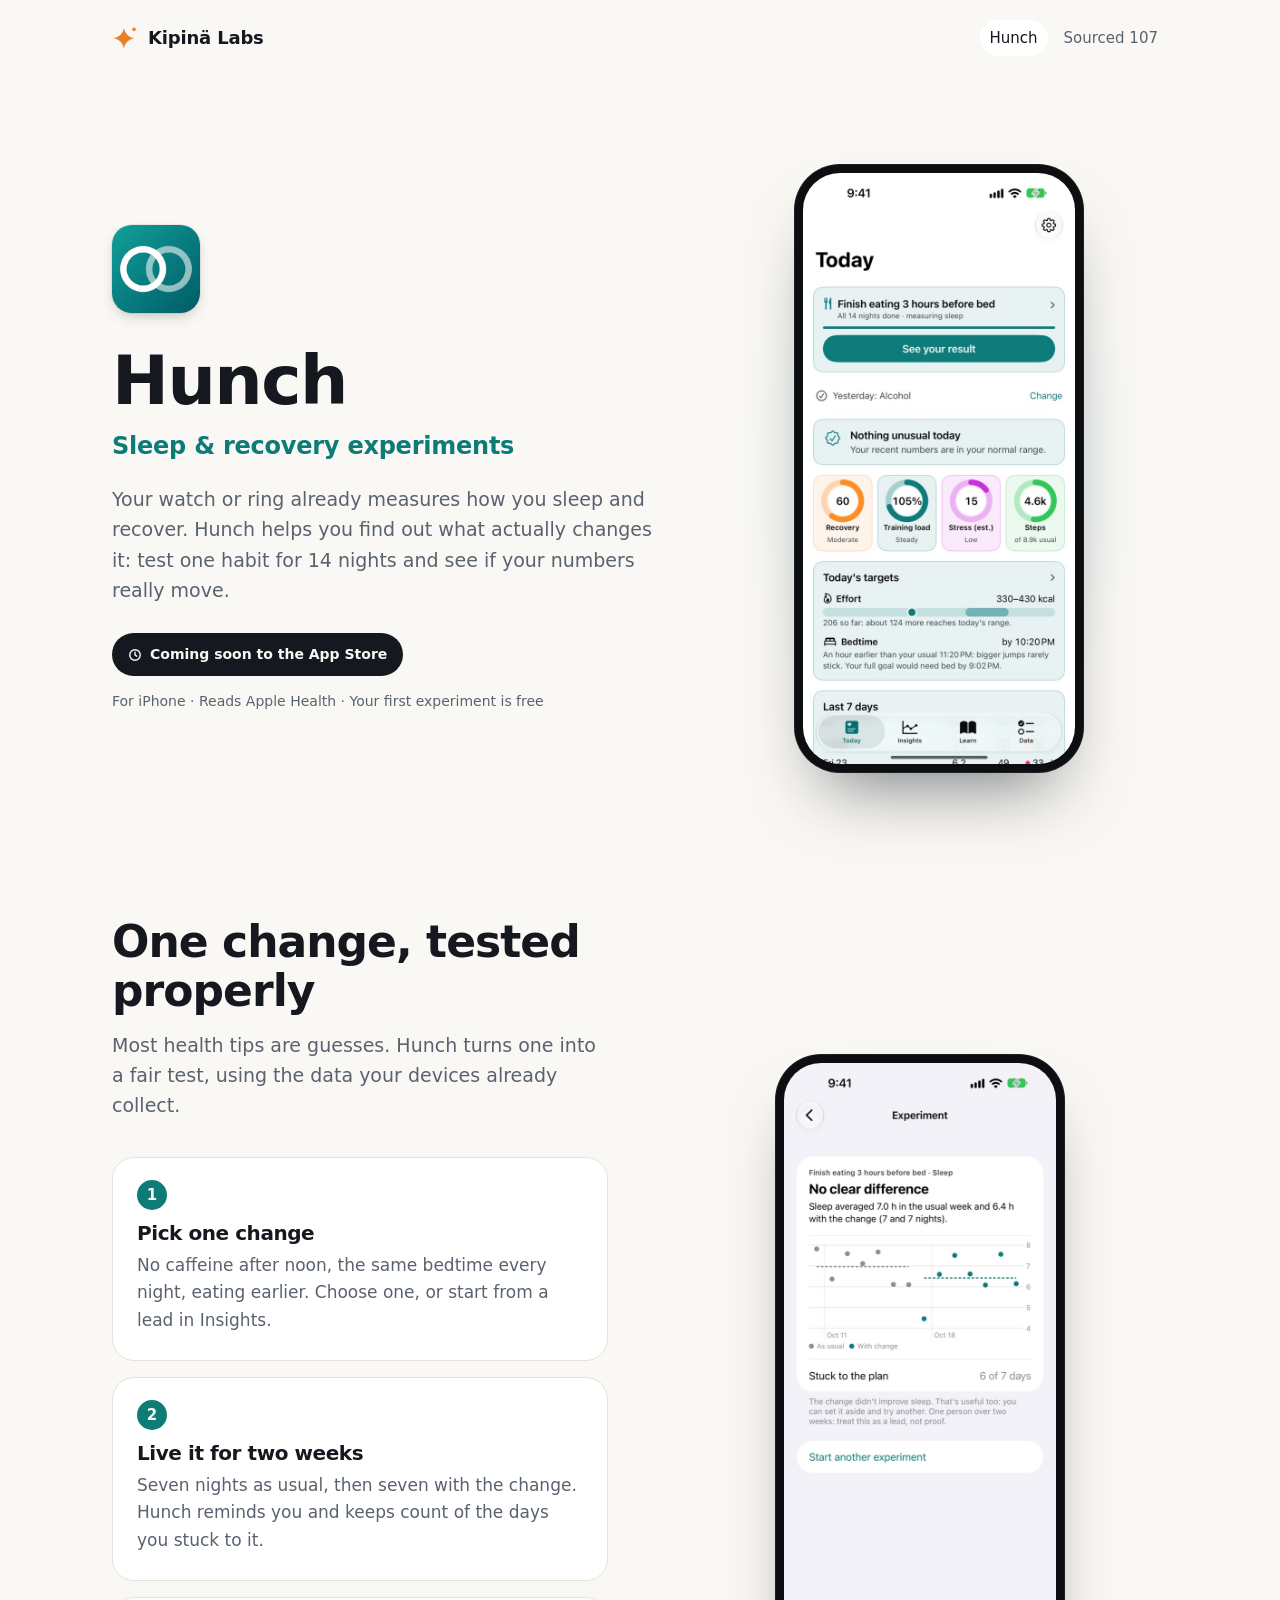
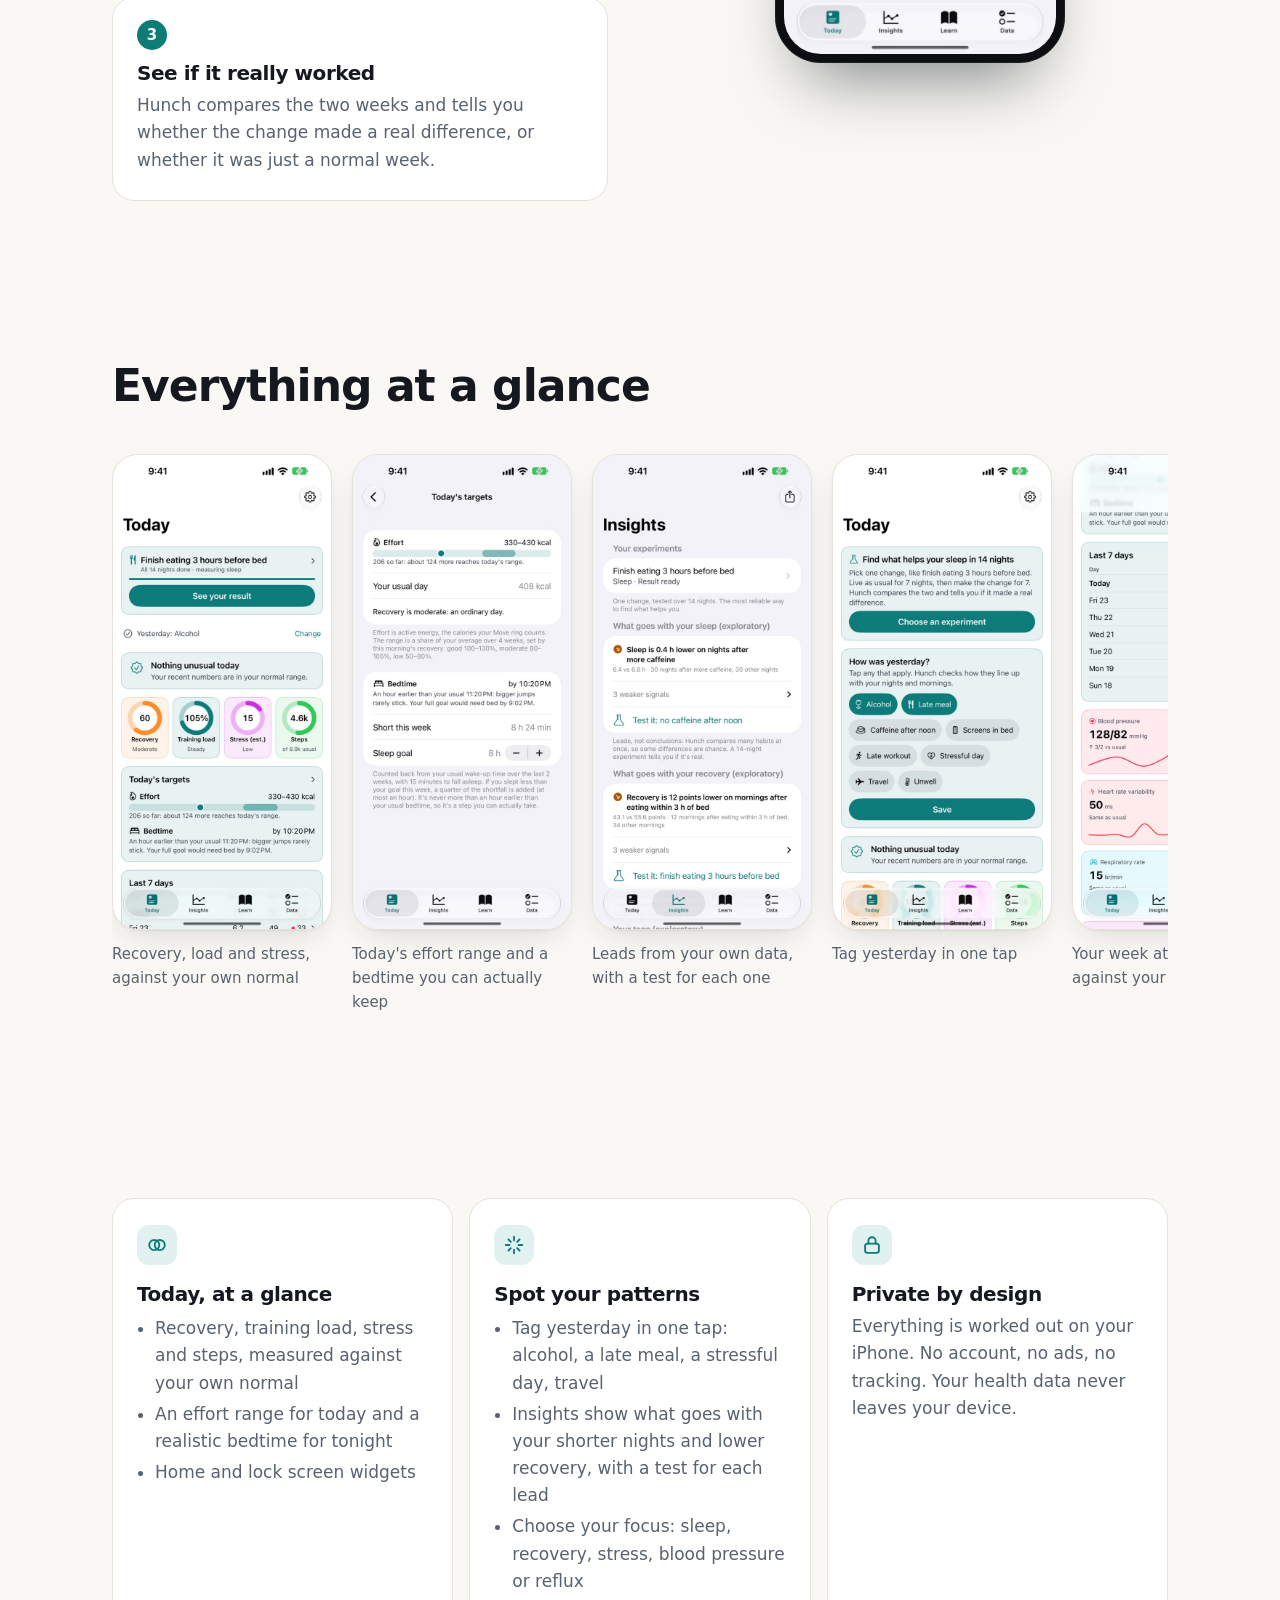
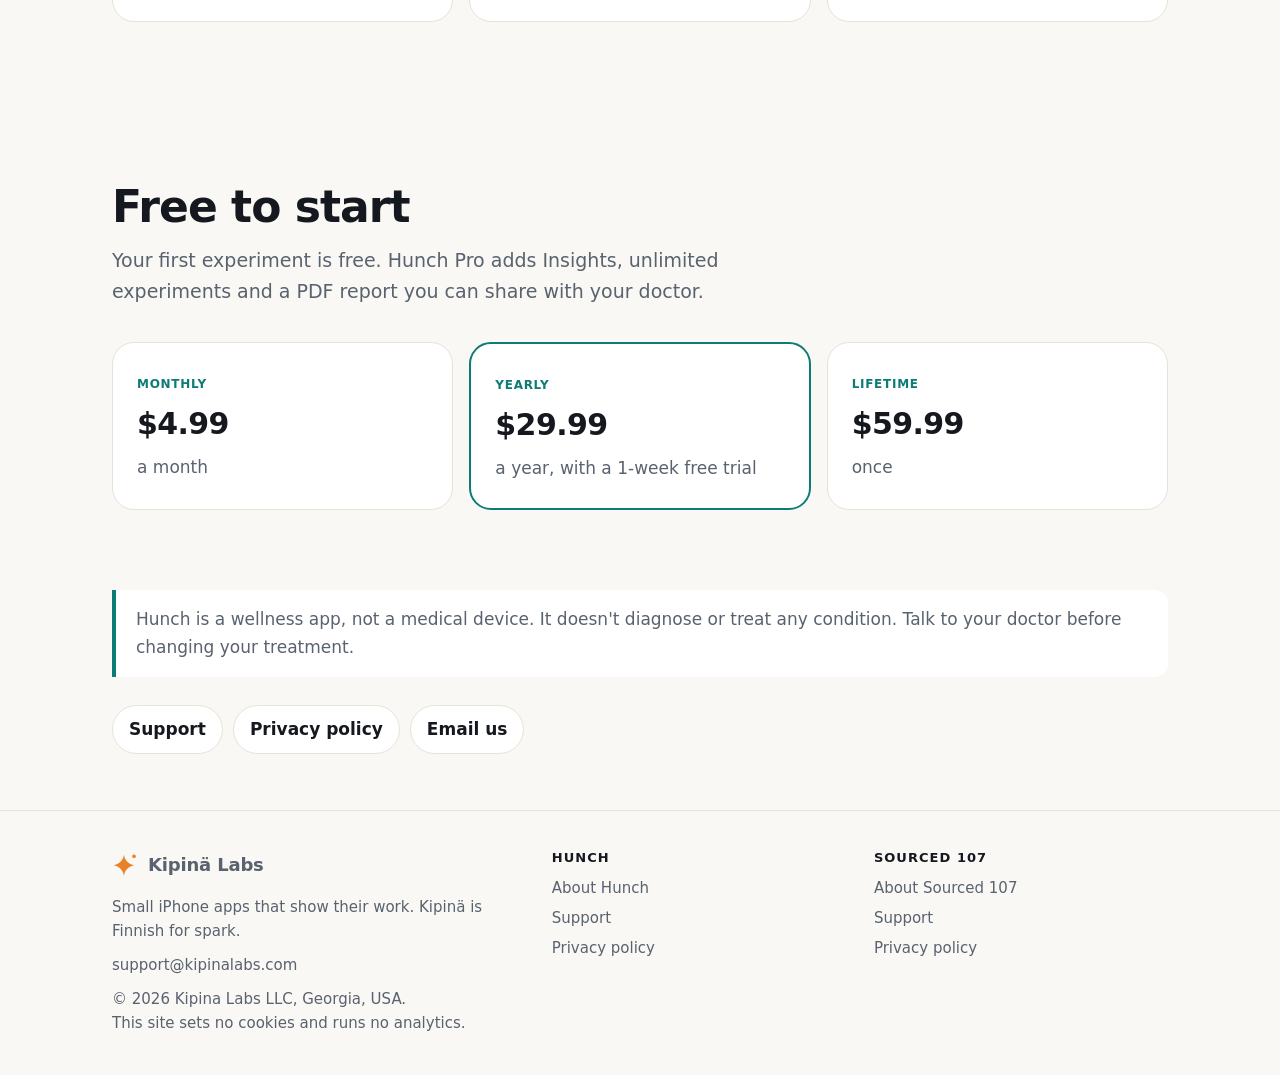
==== hunch/index.html @ 4904b7b2 "New site design: Hunch page, support and privacy in the new layout" ====
<!doctype html>
<html lang="en">
<head>
<meta charset="utf-8">
<meta name="viewport" content="width=device-width, initial-scale=1, viewport-fit=cover">
<title>Hunch: sleep and recovery experiments for iPhone</title>
<meta name="description" content="Test one habit for 14 nights and see if your sleep or recovery really changes. Hunch reads Apple Health and works everything out on your iPhone.">
<link rel="canonical" href="https://kipinalabs.com/hunch/">
<meta property="og:type" content="website">
<meta property="og:title" content="Hunch: sleep and recovery experiments for iPhone">
<meta property="og:description" content="Test one habit for 14 nights and see if your sleep or recovery really changes. Hunch reads Apple Health and works everything out on your iPhone.">
<meta property="og:url" content="https://kipinalabs.com/hunch/">
<meta property="og:image" content="https://kipinalabs.com/assets/hunch-icon.png">
<meta name="twitter:card" content="summary">
<meta name="theme-color" content="#faf8f4" media="(prefers-color-scheme: light)">
<meta name="theme-color" content="#0e1114" media="(prefers-color-scheme: dark)">
<link rel="icon" href="/favicon.svg" type="image/svg+xml">
<link rel="stylesheet" href="/style.css">
<script type="application/ld+json">
{
 "@context": "https://schema.org",
 "@type": "SoftwareApplication",
 "name": "Hunch: Health Experiments",
 "operatingSystem": "iOS",
 "applicationCategory": "HealthApplication",
 "description": "Test one habit for 14 nights and see if your sleep or recovery really changes. Reads Apple Health and works everything out on the iPhone.",
 "offers": {
  "@type": "Offer",
  "price": "0",
  "priceCurrency": "USD"
 },
 "publisher": {
  "@type": "Organization",
  "name": "Kipina Labs LLC",
  "url": "https://kipinalabs.com/",
  "email": "support@kipinalabs.com"
 }
}
</script>
</head>
<body>
<header class="site-header">
  <div class="wrap">
    <a class="brand" href="/"><svg viewBox="0 0 24 24" aria-hidden="true"><path fill="#e8822a" d="M11 2.5c.8 5.3 4.4 8.9 9.7 9.7-5.3.8-8.9 4.4-9.7 9.7-.8-5.3-4.4-8.9-9.7-9.7 5.3-.8 8.9-4.4 9.7-9.7z"/><circle cx="20.3" cy="3.9" r="1.7" fill="#e8822a"/></svg>Kipinä Labs</a>
    <nav class="site-nav" aria-label="Apps"><a href="/hunch/" aria-current="page">Hunch</a><a href="/sourced107/">Sourced 107</a></nav>
  </div>
</header>
<main class="app-page hunch">
<section class="wrap app-hero">
  <div>
    <img class="app-icon" src="/assets/hunch-icon.png" alt="" width="88" height="88">
    <h1>Hunch</h1>
    <p class="sub">Sleep &amp; recovery experiments</p>
    <p class="lead">Your watch or ring already measures how you sleep and recover. Hunch helps you find out what actually changes it: test one habit for 14 nights and see if your numbers really move.</p>
    <div class="actions"><span class="soon"><svg viewBox="0 0 24 24" fill="none" stroke="currentColor" stroke-width="2.4" stroke-linecap="round" aria-hidden="true"><circle cx="12" cy="12" r="9"/><path d="M12 7v5l3 2"/></svg>Coming soon to the App Store</span></div>
    <p class="fine">For iPhone · Reads Apple Health · Your first experiment is free</p>
  </div>
  <div class="hero-art"><div class="phone"><img src="/assets/hunch-01-today.jpg" alt="Hunch's Today screen with recovery, training load, stress and steps rings, and today's targets" width="600" height="1304"></div></div>
</section>

<section class="wrap section">
  <div class="split">
    <div>
      <div class="section-head"><h2>One change, tested properly</h2><p>Most health tips are guesses. Hunch turns one into a fair test, using the data your devices already collect.</p></div>
      <div class="steps" style="grid-template-columns: 1fr">
        <div class="card"><h3>Pick one change</h3><p>No caffeine after noon, the same bedtime every night, eating earlier. Choose one, or start from a lead in Insights.</p></div>
        <div class="card"><h3>Live it for two weeks</h3><p>Seven nights as usual, then seven with the change. Hunch reminds you and keeps count of the days you stuck to it.</p></div>
        <div class="card"><h3>See if it really worked</h3><p>Hunch compares the two weeks and tells you whether the change made a real difference, or whether it was just a normal week.</p></div>
      </div>
    </div>
    <div class="phone"><img src="/assets/hunch-03-experiment-result.jpg" alt="An experiment result: finishing eating 3 hours before bed made no clear difference to sleep" width="600" height="1304" loading="lazy"></div>
  </div>
</section>

<section class="section" aria-labelledby="tour">
  <div class="wrap">
    <div class="section-head"><h2 id="tour">Everything at a glance</h2></div>
    <div class="shots">
    <figure><img src="/assets/hunch-01-today.jpg" alt="" width="600" height="1304" loading="lazy"><figcaption>Recovery, load and stress, against your own normal</figcaption></figure>
    <figure><img src="/assets/hunch-02-targets.jpg" alt="" width="600" height="1304" loading="lazy"><figcaption>Today's effort range and a bedtime you can actually keep</figcaption></figure>
    <figure><img src="/assets/hunch-04-insights.jpg" alt="" width="600" height="1304" loading="lazy"><figcaption>Leads from your own data, with a test for each one</figcaption></figure>
    <figure><img src="/assets/hunch-05-tags.jpg" alt="" width="600" height="1304" loading="lazy"><figcaption>Tag yesterday in one tap</figcaption></figure>
    <figure><img src="/assets/hunch-08-week.jpg" alt="" width="600" height="1304" loading="lazy"><figcaption>Your week at a glance, against your own normal</figcaption></figure>
    <figure><img src="/assets/hunch-09-choose-experiment.jpg" alt="" width="600" height="1304" loading="lazy"><figcaption>Pick one change. Hunch does the comparing</figcaption></figure>
    </div>
  </div>
</section>

<section class="wrap section">
  <div class="cards">
    <div class="card"><div class="glyph"><svg viewBox="0 0 24 24" fill="none" stroke="currentColor" stroke-width="2" aria-hidden="true"><circle cx="9" cy="12" r="5.5"/><circle cx="15" cy="12" r="5.5"/></svg></div><h3>Today, at a glance</h3><ul><li>Recovery, training load, stress and steps, measured against your own normal</li><li>An effort range for today and a realistic bedtime for tonight</li><li>Home and lock screen widgets</li></ul></div>
    <div class="card"><div class="glyph"><svg viewBox="0 0 24 24" fill="none" stroke="currentColor" stroke-width="2" stroke-linecap="round" stroke-linejoin="round" aria-hidden="true"><path d="M12 3v4M12 17v4M3 12h4M17 12h4M6 6l2.5 2.5M15.5 15.5 18 18M6 18l2.5-2.5M15.5 8.5 18 6"/></svg></div><h3>Spot your patterns</h3><ul><li>Tag yesterday in one tap: alcohol, a late meal, a stressful day, travel</li><li>Insights show what goes with your shorter nights and lower recovery, with a test for each lead</li><li>Choose your focus: sleep, recovery, stress, blood pressure or reflux</li></ul></div>
    <div class="card"><div class="glyph"><svg viewBox="0 0 24 24" fill="none" stroke="currentColor" stroke-width="2" stroke-linecap="round" stroke-linejoin="round" aria-hidden="true"><rect x="4.5" y="10.5" width="15" height="10" rx="2.5"/><path d="M8 10.5V7.5a4 4 0 0 1 8 0v3"/></svg></div><h3>Private by design</h3><p>Everything is worked out on your iPhone. No account, no ads, no tracking. Your health data never leaves your device.</p></div>
  </div>
</section>

<section class="wrap section">
  <div class="section-head"><h2>Free to start</h2><p>Your first experiment is free. Hunch Pro adds Insights, unlimited experiments and a PDF report you can share with your doctor.</p></div>
  <div class="price">
    <div class="card"><span class="tag">Monthly</span><strong>$4.99</strong><p>a month</p></div>
    <div class="card featured"><span class="tag">Yearly</span><strong>$29.99</strong><p>a year, with a 1-week free trial</p></div>
    <div class="card"><span class="tag">Lifetime</span><strong>$59.99</strong><p>once</p></div>
  </div>
</section>

<section class="wrap">
  <p class="note">Hunch is a wellness app, not a medical device. It doesn't diagnose or treat any condition. Talk to your doctor before changing your treatment.</p>
  <div class="page-links" style="margin-top: 28px"><a href="/hunch/support.html">Support</a><a href="/hunch/privacy.html">Privacy policy</a><a href="mailto:support@kipinalabs.com">Email us</a></div>
</section>
</main>
<footer class="site-footer">
  <div class="wrap">
    <div>
      <a class="brand" href="/"><svg viewBox="0 0 24 24" aria-hidden="true"><path fill="#e8822a" d="M11 2.5c.8 5.3 4.4 8.9 9.7 9.7-5.3.8-8.9 4.4-9.7 9.7-.8-5.3-4.4-8.9-9.7-9.7 5.3-.8 8.9-4.4 9.7-9.7z"/><circle cx="20.3" cy="3.9" r="1.7" fill="#e8822a"/></svg>Kipinä Labs</a>
      <p>Small iPhone apps that show their work. Kipinä is Finnish for spark.</p>
      <p><a href="mailto:support@kipinalabs.com">support@kipinalabs.com</a></p>
      <p>© 2026 Kipina Labs LLC, Georgia, USA.<br>This site sets no cookies and runs no analytics.</p>
    </div>
    <div>
      <h2>Hunch</h2>
      <ul><li><a href="/hunch/">About Hunch</a></li><li><a href="/hunch/support.html">Support</a></li><li><a href="/hunch/privacy.html">Privacy policy</a></li></ul>
    </div>
    <div>
      <h2>Sourced 107</h2>
      <ul><li><a href="/sourced107/">About Sourced 107</a></li><li><a href="/sourced107/support.html">Support</a></li><li><a href="/sourced107/privacy.html">Privacy policy</a></li></ul>
    </div>
  </div>
</footer>
</body>
</html>
---- style.css ----
/* Kipina Labs: one stylesheet for every page. System fonts only, no third-party requests. */

:root {
  --bg: #faf8f4;
  --surface: #ffffff;
  --ink: #15191f;
  --muted: #59626f;
  --line: #e7e2d9;
  --spark: #e8822a;
  --spark-soft: #fcebd9;
  --hunch: #0d7b76;
  --hunch-soft: #e1f1ef;
  --s107: #1d5fae;
  --s107-soft: #e4edf9;
  --shadow: 0 1px 2px rgba(21, 25, 31, .05), 0 12px 32px -12px rgba(21, 25, 31, .18);
  --radius: 22px;
  color-scheme: light dark;
}

@media (prefers-color-scheme: dark) {
  :root {
    --bg: #0e1114;
    --surface: #161a1f;
    --ink: #eef1f4;
    --muted: #a3acb7;
    --line: #272d34;
    --spark: #f59d4c;
    --spark-soft: #3a2614;
    --hunch: #45c4bb;
    --hunch-soft: #0f2c2a;
    --s107: #74abee;
    --s107-soft: #142439;
    --shadow: 0 1px 2px rgba(0, 0, 0, .4), 0 16px 40px -16px rgba(0, 0, 0, .7);
  }
}

* { box-sizing: border-box; }

html { -webkit-text-size-adjust: 100%; scroll-behavior: smooth; }

body {
  margin: 0;
  background: var(--bg);
  color: var(--ink);
  font: 17px/1.6 -apple-system, BlinkMacSystemFont, "SF Pro Text", "Segoe UI", system-ui, sans-serif;
  -webkit-font-smoothing: antialiased;
}

img { max-width: 100%; height: auto; }

a { color: inherit; text-underline-offset: 3px; text-decoration-thickness: 1px; }
a:hover { text-decoration-thickness: 2px; }
:focus-visible { outline: 3px solid var(--spark); outline-offset: 3px; border-radius: 6px; }

h1, h2, h3 {
  font-family: -apple-system, BlinkMacSystemFont, "SF Pro Display", "Segoe UI", system-ui, sans-serif;
  line-height: 1.12;
  letter-spacing: -0.022em;
  margin: 0;
}

.wrap {
  width: 100%;
  max-width: 1120px;
  margin: 0 auto;
  padding-left: max(16px, env(safe-area-inset-left));
  padding-right: max(16px, env(safe-area-inset-right));
}
@media (min-width: 640px) { .wrap { padding-left: 32px; padding-right: 32px; } }

/* Header */

.site-header { padding: 20px 0; }
.site-header .wrap { display: flex; align-items: center; justify-content: space-between; gap: 16px; }
.brand { display: inline-flex; align-items: center; gap: 10px; font-weight: 700; font-size: 18px; letter-spacing: -0.01em; text-decoration: none; }
.brand svg { width: 26px; height: 26px; flex: none; }
.site-nav { display: flex; gap: 6px; flex-wrap: wrap; justify-content: flex-end; }
.site-nav a { text-decoration: none; font-size: 15px; font-weight: 500; color: var(--muted); padding: 6px 10px; border-radius: 999px; }
.site-nav a:hover, .site-nav a[aria-current="page"] { color: var(--ink); background: var(--surface); }

/* Home hero */

.hero { padding-top: 48px; padding-bottom: 40px; }
@media (min-width: 820px) { .hero { padding-top: 88px; padding-bottom: 72px; } }
.eyebrow { display: inline-flex; align-items: center; gap: 8px; font-size: 14px; font-weight: 600; color: var(--muted); margin: 0 0 18px; }
.eyebrow::before { content: ""; width: 8px; height: 8px; border-radius: 50%; background: var(--spark); box-shadow: 0 0 0 4px var(--spark-soft); }
.hero h1 { font-size: clamp(40px, 7.4vw, 76px); font-weight: 800; max-width: 12ch; }
.hero .lead { font-size: clamp(18px, 2.2vw, 21px); color: var(--muted); max-width: 36em; margin: 22px 0 0; }

/* App panels on the home page */

.apps { display: grid; gap: 24px; padding-bottom: 32px; }
.panel {
  display: grid;
  gap: 8px;
  background: var(--surface);
  border: 1px solid var(--line);
  border-radius: calc(var(--radius) + 6px);
  overflow: hidden;
  box-shadow: var(--shadow);
}
@media (min-width: 860px) { .panel { grid-template-columns: 1.05fr .95fr; gap: 0; } }
.panel-text { padding: 32px 24px 8px; }
@media (min-width: 860px) { .panel-text { padding: 56px 48px; align-self: center; } }
.panel-art { position: relative; display: grid; place-items: center; padding: 36px 16px 0; overflow: hidden; min-height: 360px; }
.panel-art::before { content: ""; position: absolute; inset: 0; background: linear-gradient(180deg, transparent 0%, var(--tint) 75%); }
@media (min-width: 860px) { .panel-art::before { background: radial-gradient(110% 85% at 50% 100%, var(--tint) 0%, var(--tint) 35%, transparent 80%); } }
@media (min-width: 860px) { .panel-art { padding: 56px 32px 0; align-items: end; } }
.panel.hunch { --accent: var(--hunch); --tint: var(--hunch-soft); }
.panel.s107 { --accent: var(--s107); --tint: var(--s107-soft); }

.app-id { display: flex; align-items: center; gap: 14px; margin-bottom: 20px; }
.app-icon { width: 60px; height: 60px; border-radius: 22.5%; box-shadow: 0 0 0 1px rgba(0, 0, 0, .06), 0 6px 16px -6px rgba(0, 0, 0, .3); flex: none; }
.app-id h2 { font-size: 28px; }
.app-id p { margin: 2px 0 0; color: var(--muted); font-size: 15px; }
.panel-text > p { font-size: 19px; margin: 0 0 18px; }

.checks { list-style: none; padding: 0; margin: 0 0 26px; display: grid; gap: 10px; }
.checks li { position: relative; padding-left: 30px; color: var(--muted); }
.checks li::before {
  content: "";
  position: absolute; left: 0; top: .32em;
  width: 18px; height: 18px; border-radius: 50%;
  background: var(--accent, var(--spark)) url("data:image/svg+xml,%3Csvg xmlns='http://www.w3.org/2000/svg' viewBox='0 0 18 18'%3E%3Cpath d='M5 9.4l2.6 2.6L13 6.6' fill='none' stroke='white' stroke-width='2' stroke-linecap='round' stroke-linejoin='round'/%3E%3C/svg%3E") center / 18px no-repeat;
}

.actions { display: flex; flex-wrap: wrap; align-items: center; gap: 12px 20px; }
.soon {
  display: inline-flex; align-items: center; gap: 8px;
  font-size: 14px; font-weight: 600;
  padding: 10px 16px; border-radius: 999px;
  background: var(--ink); color: var(--bg);
}
.soon svg { width: 14px; height: 14px; }
.more { font-weight: 600; color: var(--accent, var(--ink)); text-decoration: none; }
.more::after { content: " →"; }
.more:hover { text-decoration: underline; }

/* Phones */

.phone {
  position: relative;
  width: min(290px, 74vw);
  padding: 9px;
  border-radius: 46px;
  background: #0c0e11;
  box-shadow: 0 0 0 1px rgba(255, 255, 255, .07) inset, 0 40px 70px -30px rgba(10, 20, 30, .55);
}
.phone > img, .phone > .screen { display: block; width: 100%; border-radius: 37px; }
.panel-art .phone { margin-bottom: -90px; }
@media (min-width: 860px) { .panel-art .phone { margin-bottom: -70px; width: 300px; } }

/* A drawn Sourced 107 screen, from question REG-0001 in the app */
.screen {
  aspect-ratio: 1206 / 2622;
  background: #f2f2f7;
  color: #111;
  padding: 44px 13px 16px;
  font-size: 12.5px;
  line-height: 1.35;
  overflow: hidden;
  font-family: -apple-system, BlinkMacSystemFont, "SF Pro Text", system-ui, sans-serif;
}
.screen .bar { text-align: center; font-weight: 600; font-size: 13px; margin-bottom: 12px; }
.screen .stem { font-weight: 700; font-size: 15px; line-height: 1.25; margin: 0 2px 12px; }
.screen .choice { display: flex; gap: 9px; align-items: flex-start; background: #fff; border-radius: 13px; padding: 10px 11px; margin-bottom: 7px; border: 1.5px solid transparent; }
.screen .choice b { flex: none; width: 20px; height: 20px; border-radius: 50%; background: #e9e9ee; display: grid; place-items: center; font-size: 11px; }
.screen .choice.right { border-color: #1f7a3d; }
.screen .choice.right b { background: #1f7a3d; color: #fff; }
.screen .verdict { background: #e6f1e9; border: 1px solid #b9d8c2; border-radius: 15px; padding: 11px; margin-top: 10px; }
.screen .verdict strong { color: #0a6129; display: block; font-size: 14px; margin-bottom: 4px; }
.screen .src { background: #fff; border-radius: 11px; padding: 9px 10px; margin-top: 9px; }
.screen .src span { font-weight: 700; display: block; margin-bottom: 3px; }
.screen .src q { font-style: italic; color: #3c3c43; }
.screen .next { margin-top: 14px; background: #1d5fae; color: #fff; text-align: center; font-weight: 600; border-radius: 999px; padding: 10px; }

/* Principles */

.section { padding-top: 64px; padding-bottom: 64px; }
@media (min-width: 820px) { .section { padding-top: 80px; padding-bottom: 80px; } }
.section-head { max-width: 40em; margin-bottom: 36px; }
.section-head h2 { font-size: clamp(30px, 4.4vw, 44px); font-weight: 800; }
.section-head p { color: var(--muted); font-size: 19px; margin: 14px 0 0; }

.cards { display: grid; gap: 16px; }
@media (min-width: 720px) { .cards { grid-template-columns: repeat(3, 1fr); } }
@media (min-width: 720px) { .cards.two { grid-template-columns: repeat(2, 1fr); } }
.card { background: var(--surface); border: 1px solid var(--line); border-radius: var(--radius); padding: 26px 24px; }
.card h3 { font-size: 20px; margin-bottom: 8px; }
.card p { margin: 0; color: var(--muted); }
.card .glyph { width: 40px; height: 40px; border-radius: 12px; display: grid; place-items: center; margin-bottom: 18px; background: var(--tint, var(--spark-soft)); color: var(--accent, var(--spark)); }
.card .glyph svg { width: 22px; height: 22px; }
.card ul { margin: 10px 0 0; padding-left: 18px; color: var(--muted); }
.card li + li { margin-top: 4px; }

/* App pages */

.app-page.hunch { --accent: var(--hunch); --tint: var(--hunch-soft); }
.app-page.s107 { --accent: var(--s107); --tint: var(--s107-soft); }

.app-hero { display: grid; gap: 40px; padding-top: 32px; padding-bottom: 24px; align-items: center; }
@media (min-width: 880px) { .app-hero { grid-template-columns: 1.1fr .9fr; padding-top: 64px; padding-bottom: 40px; } }
.app-hero .app-icon { width: 88px; height: 88px; margin-bottom: 22px; }
.app-hero h1 { font-size: clamp(44px, 7vw, 68px); font-weight: 800; }
.app-hero .sub { font-size: clamp(20px, 2.6vw, 24px); font-weight: 600; color: var(--accent); margin: 8px 0 18px; letter-spacing: -0.01em; }
.app-hero .lead { font-size: 19px; color: var(--muted); max-width: 32em; margin: 0 0 28px; }
.app-hero .fine { font-size: 14px; color: var(--muted); margin: 14px 0 0; }
.hero-art { position: relative; display: grid; place-items: center; padding: 24px 0; }
.hero-art::before { content: ""; position: absolute; inset: 6% 4%; border-radius: 50%; background: radial-gradient(closest-side, var(--tint), transparent); }

.steps { counter-reset: step; display: grid; gap: 16px; }
@media (min-width: 720px) { .steps { grid-template-columns: repeat(3, 1fr); } }
.steps .card { position: relative; padding-top: 64px; }
.steps .card::before {
  counter-increment: step; content: counter(step);
  position: absolute; top: 22px; left: 24px;
  width: 30px; height: 30px; border-radius: 50%;
  display: grid; place-items: center;
  font-weight: 700; font-size: 15px;
  background: var(--accent); color: var(--bg);
}

.split { display: grid; gap: 40px; align-items: center; }
@media (min-width: 880px) { .split { grid-template-columns: 1fr 1fr; gap: 64px; } }
.split .phone { justify-self: center; }

.shots { display: flex; gap: 20px; overflow-x: auto; scroll-snap-type: x mandatory; padding: 8px 2px 24px; margin: 0; scrollbar-width: thin; }
.shots figure { flex: 0 0 220px; margin: 0; scroll-snap-align: start; }
.shots img { display: block; width: 100%; border-radius: 26px; border: 1px solid var(--line); box-shadow: var(--shadow); }
.shots figcaption { font-size: 15px; color: var(--muted); margin-top: 12px; }

.price { display: grid; gap: 16px; }
@media (min-width: 720px) { .price { grid-template-columns: repeat(3, 1fr); } }
.price .card strong { display: block; font-size: 30px; letter-spacing: -0.02em; margin: 4px 0 6px; color: var(--ink); }
.price .card.featured { border: 2px solid var(--accent); }
.tag { display: inline-block; font-size: 12px; font-weight: 700; text-transform: uppercase; letter-spacing: .06em; color: var(--accent); }

.note { border-left: 4px solid var(--accent, var(--spark)); background: var(--surface); border-radius: 0 14px 14px 0; padding: 16px 20px; color: var(--muted); margin: 0; }

.faq { display: grid; gap: 10px; max-width: 760px; }
.faq details { background: var(--surface); border: 1px solid var(--line); border-radius: 16px; padding: 0 20px; }
.faq summary { cursor: pointer; font-weight: 600; padding: 18px 0; list-style: none; display: flex; justify-content: space-between; gap: 16px; }
.faq summary::-webkit-details-marker { display: none; }
.faq summary::after { content: "+"; font-weight: 400; font-size: 22px; line-height: 1; color: var(--muted); }
.faq details[open] summary::after { content: "–"; }
.faq details p { margin: 0 0 18px; color: var(--muted); }

.page-links { display: flex; flex-wrap: wrap; gap: 10px; }
.page-links a { text-decoration: none; font-weight: 600; padding: 10px 16px; border-radius: 999px; border: 1px solid var(--line); background: var(--surface); }
.page-links a:hover { border-color: var(--accent, var(--ink)); }

/* Support and privacy pages */

.prose { max-width: 720px; padding-top: 24px; padding-bottom: 24px; }
.prose .crumb { display: inline-flex; align-items: center; gap: 10px; font-weight: 600; text-decoration: none; color: var(--muted); margin-bottom: 26px; }
.prose .crumb img { width: 32px; height: 32px; border-radius: 22.5%; }
.prose h1 { font-size: clamp(34px, 5vw, 48px); font-weight: 800; margin-bottom: 10px; }
.prose h2 { font-size: 21px; margin: 36px 0 8px; letter-spacing: -0.01em; }
.prose p { margin: 0 0 14px; }
.prose a { color: var(--accent, var(--ink)); }
.meta { color: var(--muted); font-size: 15px; margin: 0 0 28px; }
.summary { background: var(--surface); border: 1px solid var(--line); border-radius: 16px; padding: 18px 20px; }

/* Footer */

.site-footer { border-top: 1px solid var(--line); margin-top: 56px; padding: 40px 0 calc(40px + env(safe-area-inset-bottom)); color: var(--muted); font-size: 15px; }
.site-footer .wrap { display: grid; gap: 28px; }
@media (min-width: 720px) { .site-footer .wrap { grid-template-columns: 1.4fr 1fr 1fr; } }
.site-footer h2 { font-size: 13px; text-transform: uppercase; letter-spacing: .08em; color: var(--ink); margin-bottom: 10px; }
.site-footer ul { list-style: none; margin: 0; padding: 0; display: grid; gap: 6px; }
.site-footer a { text-decoration: none; }
.site-footer a:hover { color: var(--ink); text-decoration: underline; }
.site-footer p { margin: 10px 0 0; }

@media (prefers-reduced-motion: reduce) { html { scroll-behavior: auto; } }
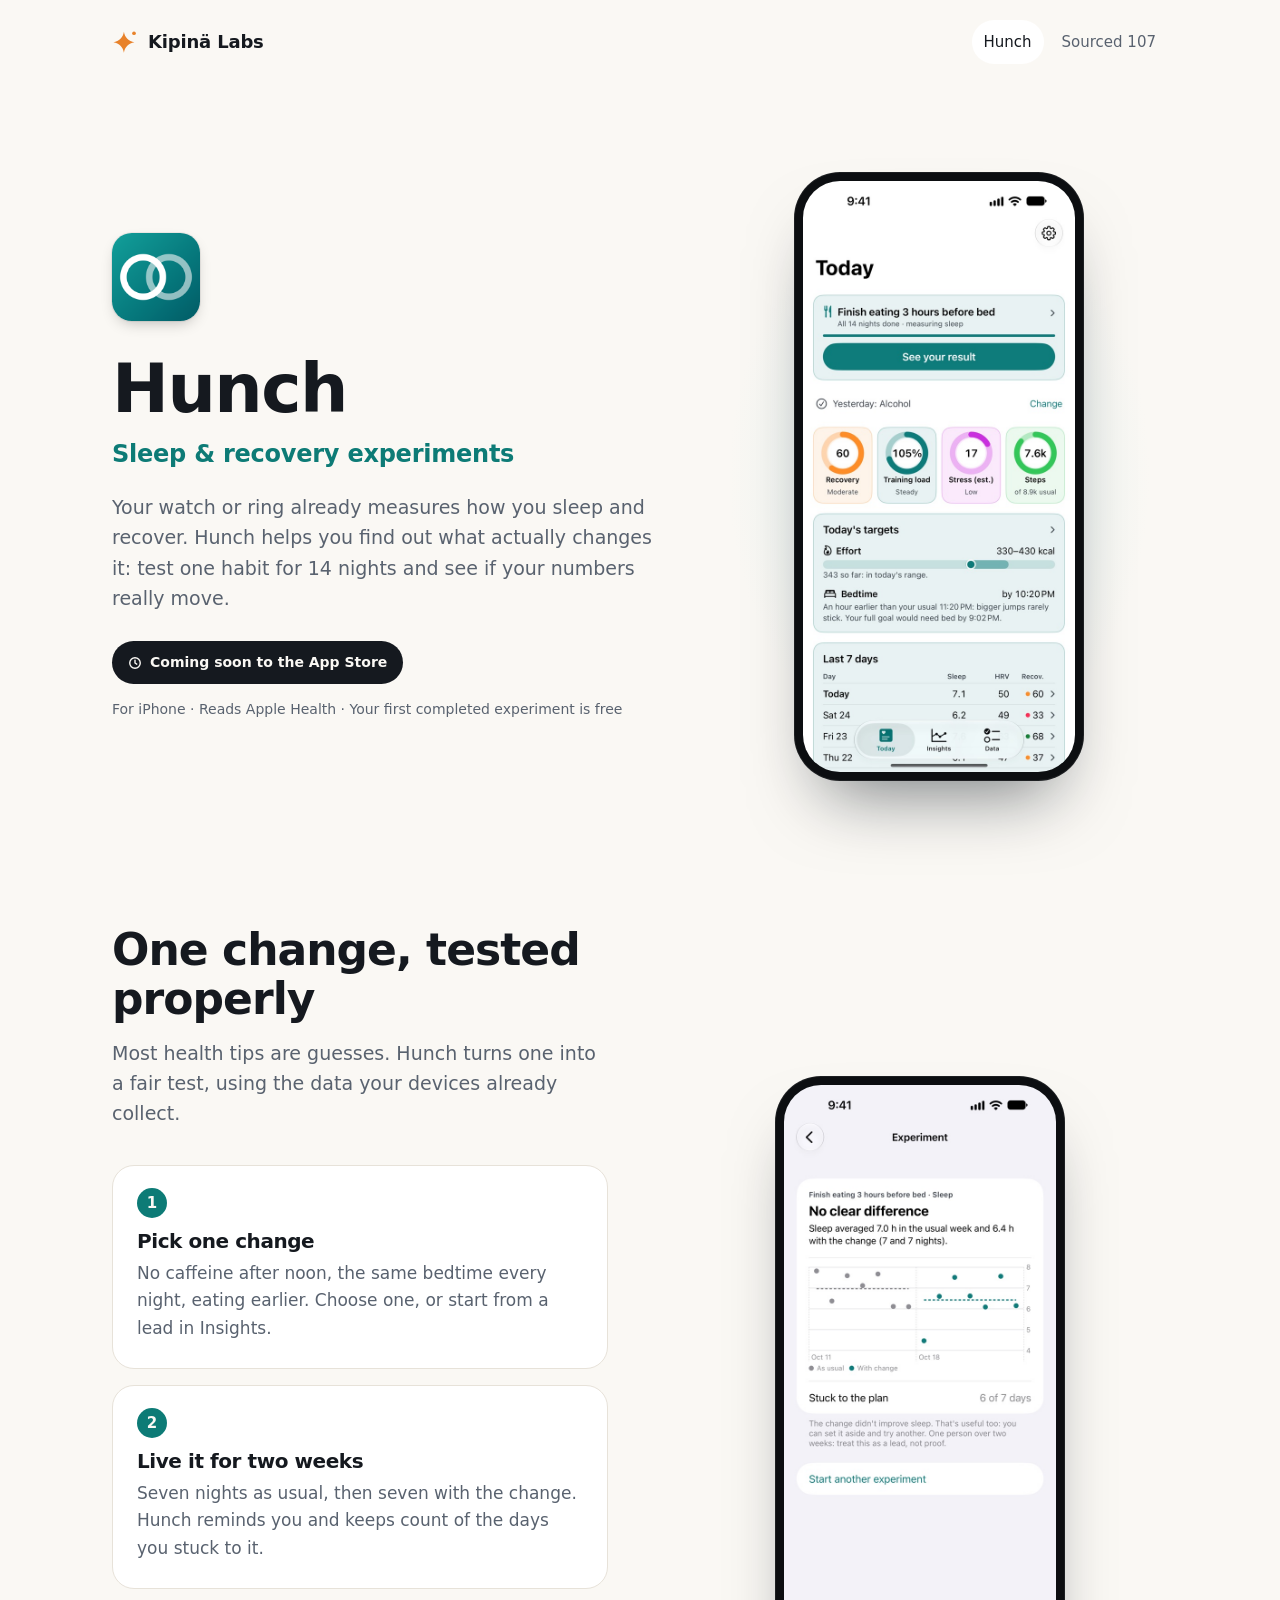
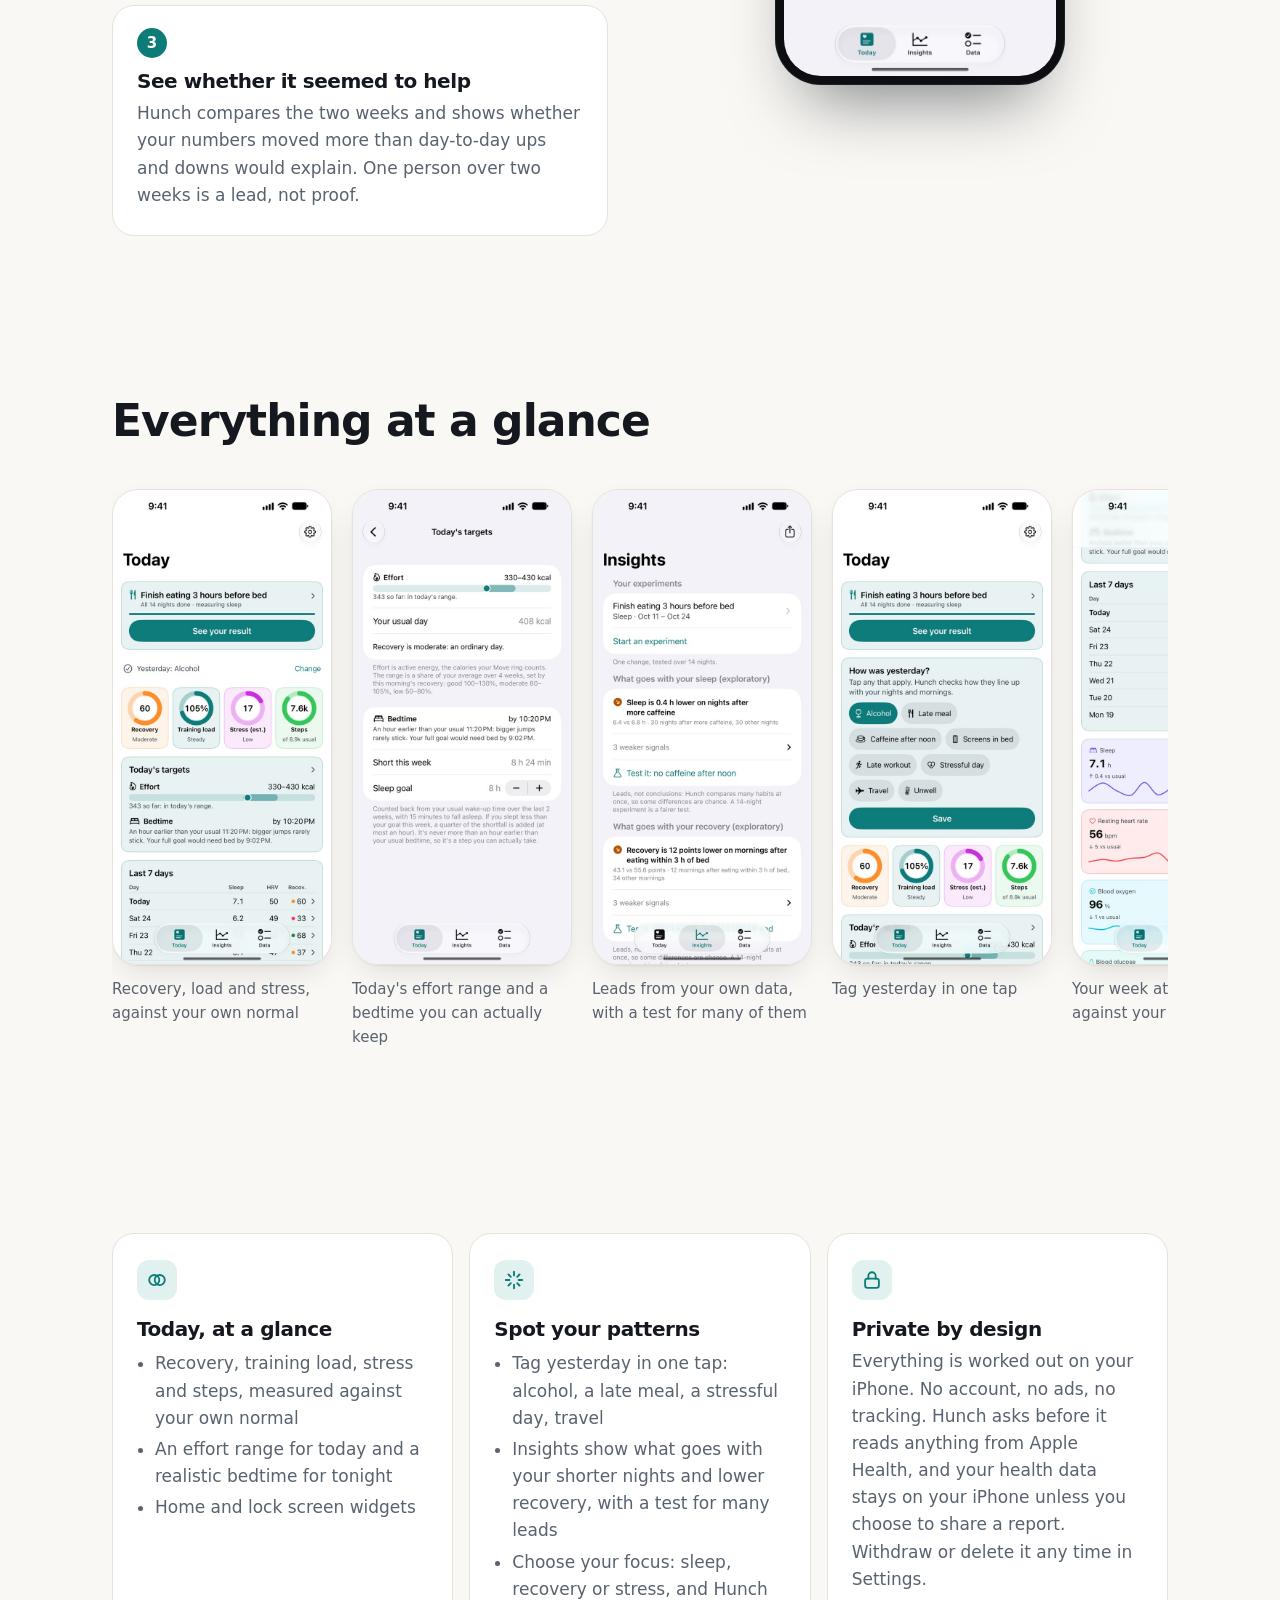
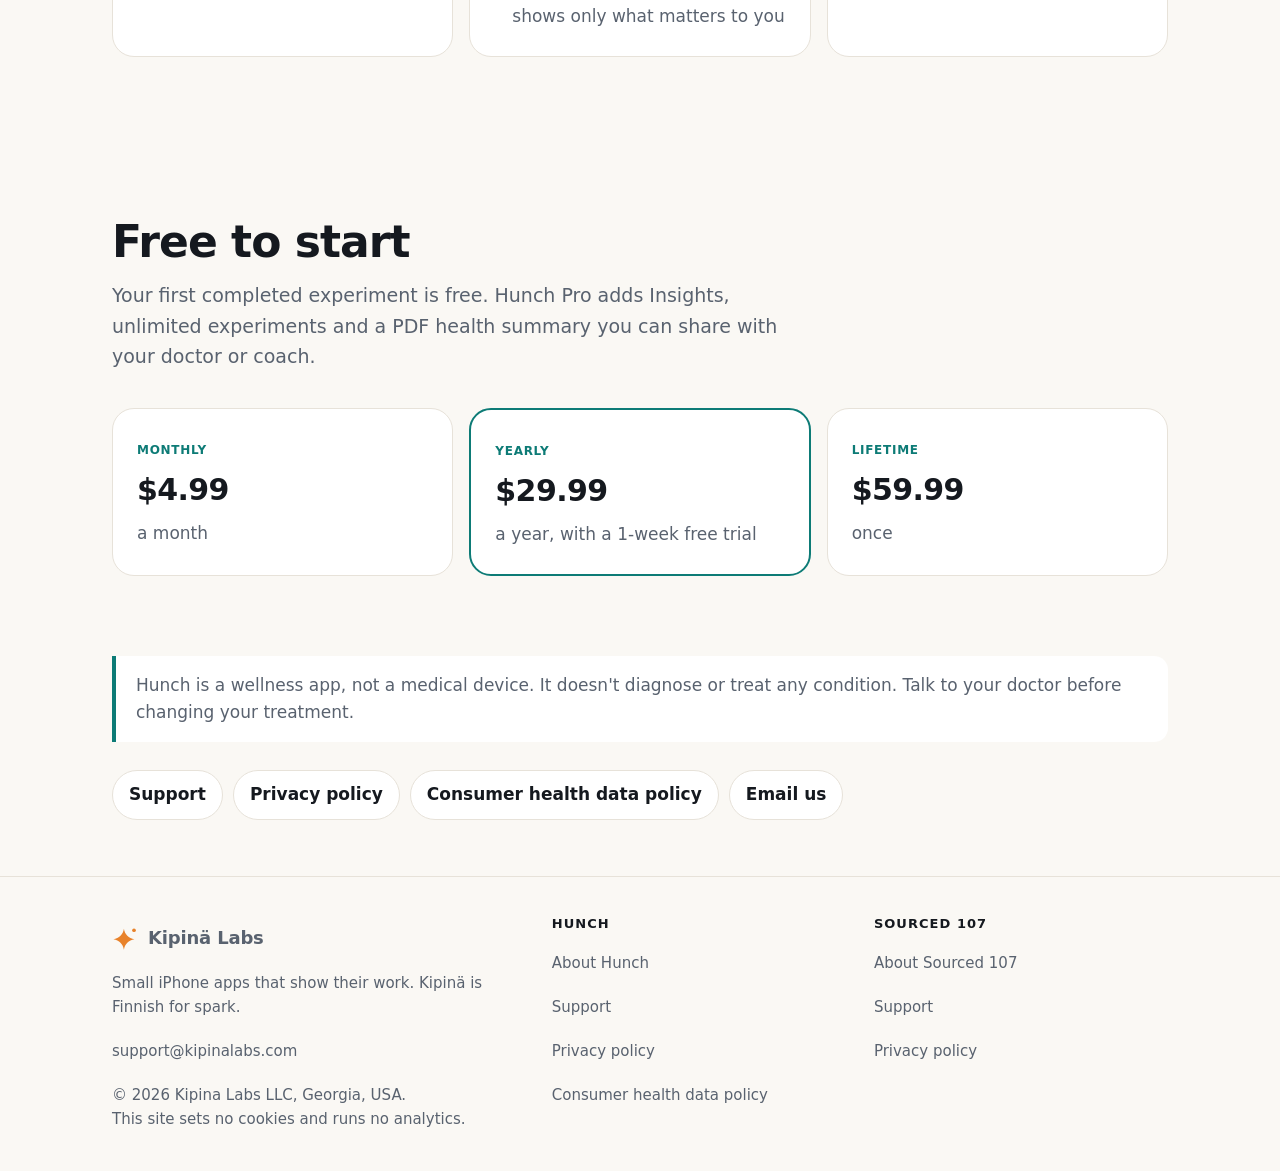
==== commit bf765df0: "Publish site 2026-10-26" ====
--- a/hunch/index.html
+++ b/hunch/index.html
@@ -7,6 +7,7 @@
 <meta name="description" content="Test one habit for 14 nights and see if your sleep or recovery really changes. Hunch reads Apple Health and works everything out on your iPhone.">
 <link rel="canonical" href="https://kipinalabs.com/hunch/">
 <meta property="og:type" content="website">
+<meta property="og:site_name" content="Kipina Labs">
 <meta property="og:title" content="Hunch: sleep and recovery experiments for iPhone">
 <meta property="og:description" content="Test one habit for 14 nights and see if your sleep or recovery really changes. Hunch reads Apple Health and works everything out on your iPhone.">
 <meta property="og:url" content="https://kipinalabs.com/hunch/">
@@ -16,36 +17,16 @@
 <meta name="theme-color" content="#0e1114" media="(prefers-color-scheme: dark)">
 <link rel="icon" href="/favicon.svg" type="image/svg+xml">
 <link rel="stylesheet" href="/style.css">
-<script type="application/ld+json">
-{
- "@context": "https://schema.org",
- "@type": "SoftwareApplication",
- "name": "Hunch: Health Experiments",
- "operatingSystem": "iOS",
- "applicationCategory": "HealthApplication",
- "description": "Test one habit for 14 nights and see if your sleep or recovery really changes. Reads Apple Health and works everything out on the iPhone.",
- "offers": {
-  "@type": "Offer",
-  "price": "0",
-  "priceCurrency": "USD"
- },
- "publisher": {
-  "@type": "Organization",
-  "name": "Kipina Labs LLC",
-  "url": "https://kipinalabs.com/",
-  "email": "support@kipinalabs.com"
- }
-}
-</script>
 </head>
 <body>
+<a class="skip-link" href="#main">Skip to main content</a>
 <header class="site-header">
   <div class="wrap">
     <a class="brand" href="/"><svg viewBox="0 0 24 24" aria-hidden="true"><path fill="#e8822a" d="M11 2.5c.8 5.3 4.4 8.9 9.7 9.7-5.3.8-8.9 4.4-9.7 9.7-.8-5.3-4.4-8.9-9.7-9.7 5.3-.8 8.9-4.4 9.7-9.7z"/><circle cx="20.3" cy="3.9" r="1.7" fill="#e8822a"/></svg>Kipinä Labs</a>
     <nav class="site-nav" aria-label="Apps"><a href="/hunch/" aria-current="page">Hunch</a><a href="/sourced107/">Sourced 107</a></nav>
   </div>
 </header>
-<main class="app-page hunch">
+<main id="main" class="app-page hunch">
 <section class="wrap app-hero">
   <div>
     <img class="app-icon" src="/assets/hunch-icon.png" alt="" width="88" height="88">
@@ -53,7 +34,7 @@
     <p class="sub">Sleep &amp; recovery experiments</p>
     <p class="lead">Your watch or ring already measures how you sleep and recover. Hunch helps you find out what actually changes it: test one habit for 14 nights and see if your numbers really move.</p>
     <div class="actions"><span class="soon"><svg viewBox="0 0 24 24" fill="none" stroke="currentColor" stroke-width="2.4" stroke-linecap="round" aria-hidden="true"><circle cx="12" cy="12" r="9"/><path d="M12 7v5l3 2"/></svg>Coming soon to the App Store</span></div>
-    <p class="fine">For iPhone · Reads Apple Health · Your first experiment is free</p>
+    <p class="fine">For iPhone · Reads Apple Health · Your first completed experiment is free</p>
   </div>
   <div class="hero-art"><div class="phone"><img src="/assets/hunch-01-today.jpg" alt="Hunch's Today screen with recovery, training load, stress and steps rings, and today's targets" width="600" height="1304"></div></div>
 </section>
@@ -65,7 +46,7 @@
       <div class="steps" style="grid-template-columns: 1fr">
         <div class="card"><h3>Pick one change</h3><p>No caffeine after noon, the same bedtime every night, eating earlier. Choose one, or start from a lead in Insights.</p></div>
         <div class="card"><h3>Live it for two weeks</h3><p>Seven nights as usual, then seven with the change. Hunch reminds you and keeps count of the days you stuck to it.</p></div>
-        <div class="card"><h3>See if it really worked</h3><p>Hunch compares the two weeks and tells you whether the change made a real difference, or whether it was just a normal week.</p></div>
+        <div class="card"><h3>See whether it seemed to help</h3><p>Hunch compares the two weeks and shows whether your numbers moved more than day-to-day ups and downs would explain. One person over two weeks is a lead, not proof.</p></div>
       </div>
     </div>
     <div class="phone"><img src="/assets/hunch-03-experiment-result.jpg" alt="An experiment result: finishing eating 3 hours before bed made no clear difference to sleep" width="600" height="1304" loading="lazy"></div>
@@ -75,13 +56,14 @@
 <section class="section" aria-labelledby="tour">
   <div class="wrap">
     <div class="section-head"><h2 id="tour">Everything at a glance</h2></div>
-    <div class="shots">
+    <div class="shots" tabindex="0" role="region" aria-label="Hunch screenshots, scrolls sideways">
     <figure><img src="/assets/hunch-01-today.jpg" alt="" width="600" height="1304" loading="lazy"><figcaption>Recovery, load and stress, against your own normal</figcaption></figure>
     <figure><img src="/assets/hunch-02-targets.jpg" alt="" width="600" height="1304" loading="lazy"><figcaption>Today's effort range and a bedtime you can actually keep</figcaption></figure>
-    <figure><img src="/assets/hunch-04-insights.jpg" alt="" width="600" height="1304" loading="lazy"><figcaption>Leads from your own data, with a test for each one</figcaption></figure>
+    <figure><img src="/assets/hunch-04-insights.jpg" alt="" width="600" height="1304" loading="lazy"><figcaption>Leads from your own data, with a test for many of them</figcaption></figure>
     <figure><img src="/assets/hunch-05-tags.jpg" alt="" width="600" height="1304" loading="lazy"><figcaption>Tag yesterday in one tap</figcaption></figure>
     <figure><img src="/assets/hunch-08-week.jpg" alt="" width="600" height="1304" loading="lazy"><figcaption>Your week at a glance, against your own normal</figcaption></figure>
     <figure><img src="/assets/hunch-09-choose-experiment.jpg" alt="" width="600" height="1304" loading="lazy"><figcaption>Pick one change. Hunch does the comparing</figcaption></figure>
+    <figure><img src="/assets/hunch-10-privacy.jpg" alt="" width="600" height="1304" loading="lazy"><figcaption>Your health data stays on your iPhone. You decide what Hunch reads</figcaption></figure>
     </div>
   </div>
 </section>
@@ -89,13 +71,13 @@
 <section class="wrap section">
   <div class="cards">
     <div class="card"><div class="glyph"><svg viewBox="0 0 24 24" fill="none" stroke="currentColor" stroke-width="2" aria-hidden="true"><circle cx="9" cy="12" r="5.5"/><circle cx="15" cy="12" r="5.5"/></svg></div><h3>Today, at a glance</h3><ul><li>Recovery, training load, stress and steps, measured against your own normal</li><li>An effort range for today and a realistic bedtime for tonight</li><li>Home and lock screen widgets</li></ul></div>
-    <div class="card"><div class="glyph"><svg viewBox="0 0 24 24" fill="none" stroke="currentColor" stroke-width="2" stroke-linecap="round" stroke-linejoin="round" aria-hidden="true"><path d="M12 3v4M12 17v4M3 12h4M17 12h4M6 6l2.5 2.5M15.5 15.5 18 18M6 18l2.5-2.5M15.5 8.5 18 6"/></svg></div><h3>Spot your patterns</h3><ul><li>Tag yesterday in one tap: alcohol, a late meal, a stressful day, travel</li><li>Insights show what goes with your shorter nights and lower recovery, with a test for each lead</li><li>Choose your focus: sleep, recovery, stress, blood pressure or reflux</li></ul></div>
-    <div class="card"><div class="glyph"><svg viewBox="0 0 24 24" fill="none" stroke="currentColor" stroke-width="2" stroke-linecap="round" stroke-linejoin="round" aria-hidden="true"><rect x="4.5" y="10.5" width="15" height="10" rx="2.5"/><path d="M8 10.5V7.5a4 4 0 0 1 8 0v3"/></svg></div><h3>Private by design</h3><p>Everything is worked out on your iPhone. No account, no ads, no tracking. Your health data never leaves your device.</p></div>
+    <div class="card"><div class="glyph"><svg viewBox="0 0 24 24" fill="none" stroke="currentColor" stroke-width="2" stroke-linecap="round" stroke-linejoin="round" aria-hidden="true"><path d="M12 3v4M12 17v4M3 12h4M17 12h4M6 6l2.5 2.5M15.5 15.5 18 18M6 18l2.5-2.5M15.5 8.5 18 6"/></svg></div><h3>Spot your patterns</h3><ul><li>Tag yesterday in one tap: alcohol, a late meal, a stressful day, travel</li><li>Insights show what goes with your shorter nights and lower recovery, with a test for many leads</li><li>Choose your focus: sleep, recovery or stress, and Hunch shows only what matters to you</li></ul></div>
+    <div class="card"><div class="glyph"><svg viewBox="0 0 24 24" fill="none" stroke="currentColor" stroke-width="2" stroke-linecap="round" stroke-linejoin="round" aria-hidden="true"><rect x="4.5" y="10.5" width="15" height="10" rx="2.5"/><path d="M8 10.5V7.5a4 4 0 0 1 8 0v3"/></svg></div><h3>Private by design</h3><p>Everything is worked out on your iPhone. No account, no ads, no tracking. Hunch asks before it reads anything from Apple Health, and your health data stays on your iPhone unless you choose to share a report. Withdraw or delete it any time in Settings.</p></div>
   </div>
 </section>
 
 <section class="wrap section">
-  <div class="section-head"><h2>Free to start</h2><p>Your first experiment is free. Hunch Pro adds Insights, unlimited experiments and a PDF report you can share with your doctor.</p></div>
+  <div class="section-head"><h2>Free to start</h2><p>Your first completed experiment is free. Hunch Pro adds Insights, unlimited experiments and a PDF health summary you can share with your doctor or coach.</p></div>
   <div class="price">
     <div class="card"><span class="tag">Monthly</span><strong>$4.99</strong><p>a month</p></div>
     <div class="card featured"><span class="tag">Yearly</span><strong>$29.99</strong><p>a year, with a 1-week free trial</p></div>
@@ -105,7 +87,7 @@
 
 <section class="wrap">
   <p class="note">Hunch is a wellness app, not a medical device. It doesn't diagnose or treat any condition. Talk to your doctor before changing your treatment.</p>
-  <div class="page-links" style="margin-top: 28px"><a href="/hunch/support.html">Support</a><a href="/hunch/privacy.html">Privacy policy</a><a href="mailto:support@kipinalabs.com">Email us</a></div>
+  <div class="page-links" style="margin-top: 28px"><a href="/hunch/support.html">Support</a><a href="/hunch/privacy.html">Privacy policy</a><a href="/hunch/consumer-health-data.html">Consumer health data policy</a><a href="mailto:support@kipinalabs.com">Email us</a></div>
 </section>
 </main>
 <footer class="site-footer">
@@ -118,7 +100,7 @@
     </div>
     <div>
       <h2>Hunch</h2>
-      <ul><li><a href="/hunch/">About Hunch</a></li><li><a href="/hunch/support.html">Support</a></li><li><a href="/hunch/privacy.html">Privacy policy</a></li></ul>
+      <ul><li><a href="/hunch/">About Hunch</a></li><li><a href="/hunch/support.html">Support</a></li><li><a href="/hunch/privacy.html">Privacy policy</a></li><li><a href="/hunch/consumer-health-data.html">Consumer health data policy</a></li></ul>
     </div>
     <div>
       <h2>Sourced 107</h2>
--- a/style.css
+++ b/style.css
@@ -8,6 +8,7 @@
   --line: #e7e2d9;
   --spark: #e8822a;
   --spark-soft: #fcebd9;
+  --focus: #b85c12; /* darker spark: at least 3:1 on every light background, for focus rings */
   --hunch: #0d7b76;
   --hunch-soft: #e1f1ef;
   --s107: #1d5fae;
@@ -26,6 +27,7 @@
     --line: #272d34;
     --spark: #f59d4c;
     --spark-soft: #3a2614;
+    --focus: #f59d4c;
     --hunch: #45c4bb;
     --hunch-soft: #0f2c2a;
     --s107: #74abee;
@@ -50,7 +52,14 @@
 
 a { color: inherit; text-underline-offset: 3px; text-decoration-thickness: 1px; }
 a:hover { text-decoration-thickness: 2px; }
-:focus-visible { outline: 3px solid var(--spark); outline-offset: 3px; border-radius: 6px; }
+:focus-visible { outline: 3px solid var(--focus); outline-offset: 3px; border-radius: 6px; }
+
+.skip-link {
+  position: absolute; left: 16px; top: -100px; z-index: 10;
+  display: inline-flex; align-items: center; min-height: 44px; padding: 0 18px; border-radius: 999px;
+  background: var(--ink); color: var(--bg); font-weight: 600; text-decoration: none;
+}
+.skip-link:focus { top: 12px; }
 
 h1, h2, h3 {
   font-family: -apple-system, BlinkMacSystemFont, "SF Pro Display", "Segoe UI", system-ui, sans-serif;
@@ -71,12 +80,12 @@
 /* Header */
 
 .site-header { padding: 20px 0; }
-.site-header .wrap { display: flex; align-items: center; justify-content: space-between; gap: 16px; }
-.brand { display: inline-flex; align-items: center; gap: 10px; font-weight: 700; font-size: 18px; letter-spacing: -0.01em; text-decoration: none; }
+.site-header .wrap { display: flex; flex-wrap: wrap; align-items: center; justify-content: space-between; gap: 4px 16px; }
+.brand { display: inline-flex; align-items: center; gap: 10px; min-height: 44px; white-space: nowrap; font-weight: 700; font-size: 18px; letter-spacing: -0.01em; text-decoration: none; }
 .brand svg { width: 26px; height: 26px; flex: none; }
-.site-nav { display: flex; gap: 6px; flex-wrap: wrap; justify-content: flex-end; }
-.site-nav a { text-decoration: none; font-size: 15px; font-weight: 500; color: var(--muted); padding: 6px 10px; border-radius: 999px; }
-.site-nav a:hover, .site-nav a[aria-current="page"] { color: var(--ink); background: var(--surface); }
+.site-nav { display: flex; gap: 6px; flex-wrap: wrap; justify-content: flex-end; margin-left: auto; }
+.site-nav a { display: inline-flex; align-items: center; min-height: 44px; text-decoration: none; font-size: 15px; font-weight: 500; color: var(--muted); padding: 0 12px; border-radius: 999px; }
+.site-nav a:hover, .site-nav a[aria-current] { color: var(--ink); background: var(--surface); }
 
 /* Home hero */
 
@@ -132,8 +141,8 @@
   background: var(--ink); color: var(--bg);
 }
 .soon svg { width: 14px; height: 14px; }
-.more { font-weight: 600; color: var(--accent, var(--ink)); text-decoration: none; }
-.more::after { content: " →"; }
+.more { display: inline-flex; align-items: center; min-height: 44px; font-weight: 600; color: var(--accent, var(--ink)); text-decoration: none; }
+.more::after { content: "\00a0→"; content: "\00a0→" / ""; } /* the arrow is decoration: keep it out of the link's name */
 .more:hover { text-decoration: underline; }
 
 /* Phones */
@@ -241,8 +250,8 @@
 .faq details { background: var(--surface); border: 1px solid var(--line); border-radius: 16px; padding: 0 20px; }
 .faq summary { cursor: pointer; font-weight: 600; padding: 18px 0; list-style: none; display: flex; justify-content: space-between; gap: 16px; }
 .faq summary::-webkit-details-marker { display: none; }
-.faq summary::after { content: "+"; font-weight: 400; font-size: 22px; line-height: 1; color: var(--muted); }
-.faq details[open] summary::after { content: "–"; }
+.faq summary::after { content: "+"; content: "+" / ""; font-weight: 400; font-size: 22px; line-height: 1; color: var(--muted); }
+.faq details[open] summary::after { content: "–"; content: "–" / ""; }
 .faq details p { margin: 0 0 18px; color: var(--muted); }
 
 .page-links { display: flex; flex-wrap: wrap; gap: 10px; }
@@ -252,11 +261,13 @@
 /* Support and privacy pages */
 
 .prose { max-width: 720px; padding-top: 24px; padding-bottom: 24px; }
-.prose .crumb { display: inline-flex; align-items: center; gap: 10px; font-weight: 600; text-decoration: none; color: var(--muted); margin-bottom: 26px; }
+.prose .crumb { display: inline-flex; align-items: center; gap: 10px; min-height: 44px; font-weight: 600; text-decoration: none; color: var(--muted); margin-bottom: 26px; }
 .prose .crumb img { width: 32px; height: 32px; border-radius: 22.5%; }
 .prose h1 { font-size: clamp(34px, 5vw, 48px); font-weight: 800; margin-bottom: 10px; }
 .prose h2 { font-size: 21px; margin: 36px 0 8px; letter-spacing: -0.01em; }
 .prose p { margin: 0 0 14px; }
+.prose ul { margin: 0 0 14px; padding-left: 22px; }
+.prose li { margin: 0 0 8px; }
 .prose a { color: var(--accent, var(--ink)); }
 .meta { color: var(--muted); font-size: 15px; margin: 0 0 28px; }
 .summary { background: var(--surface); border: 1px solid var(--line); border-radius: 16px; padding: 18px 20px; }
@@ -267,8 +278,8 @@
 .site-footer .wrap { display: grid; gap: 28px; }
 @media (min-width: 720px) { .site-footer .wrap { grid-template-columns: 1.4fr 1fr 1fr; } }
 .site-footer h2 { font-size: 13px; text-transform: uppercase; letter-spacing: .08em; color: var(--ink); margin-bottom: 10px; }
-.site-footer ul { list-style: none; margin: 0; padding: 0; display: grid; gap: 6px; }
-.site-footer a { text-decoration: none; }
+.site-footer ul { list-style: none; margin: 0; padding: 0; display: grid; }
+.site-footer a { display: inline-flex; align-items: center; min-height: 44px; text-decoration: none; }
 .site-footer a:hover { color: var(--ink); text-decoration: underline; }
 .site-footer p { margin: 10px 0 0; }
 
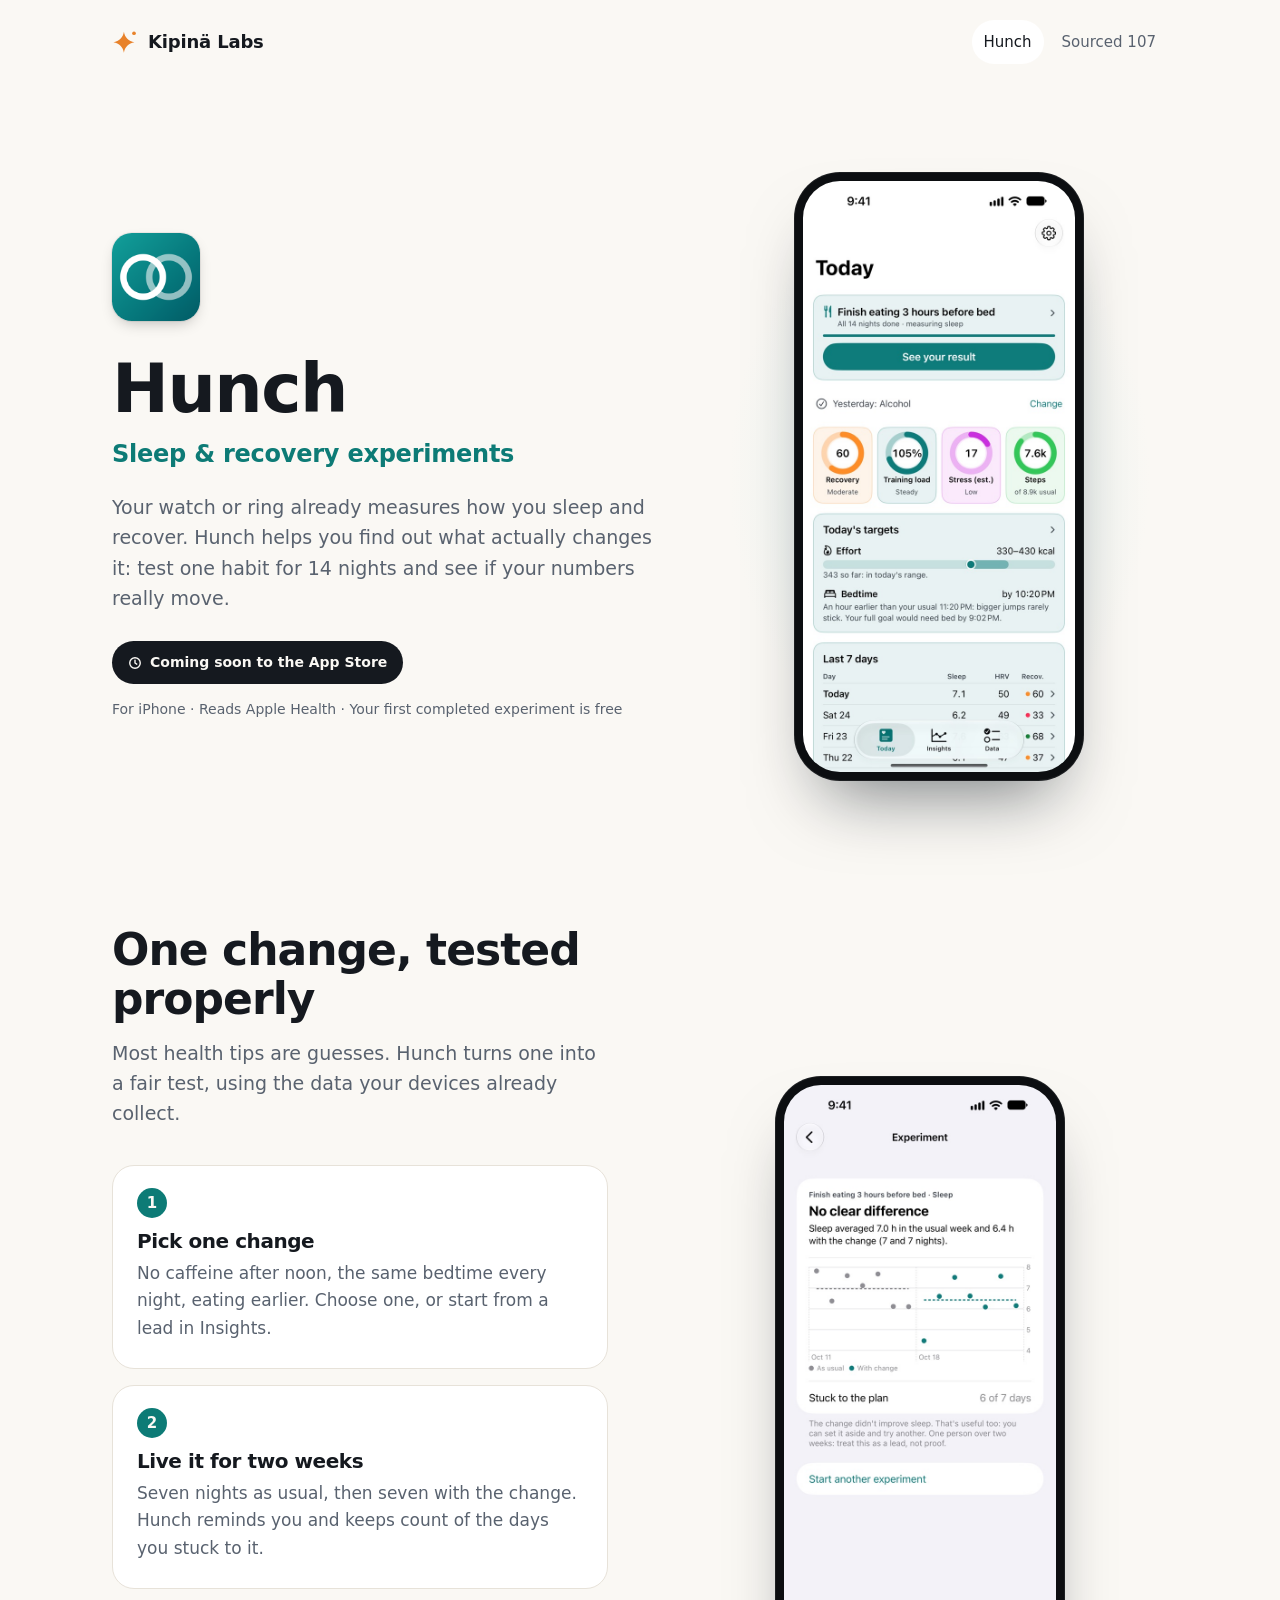
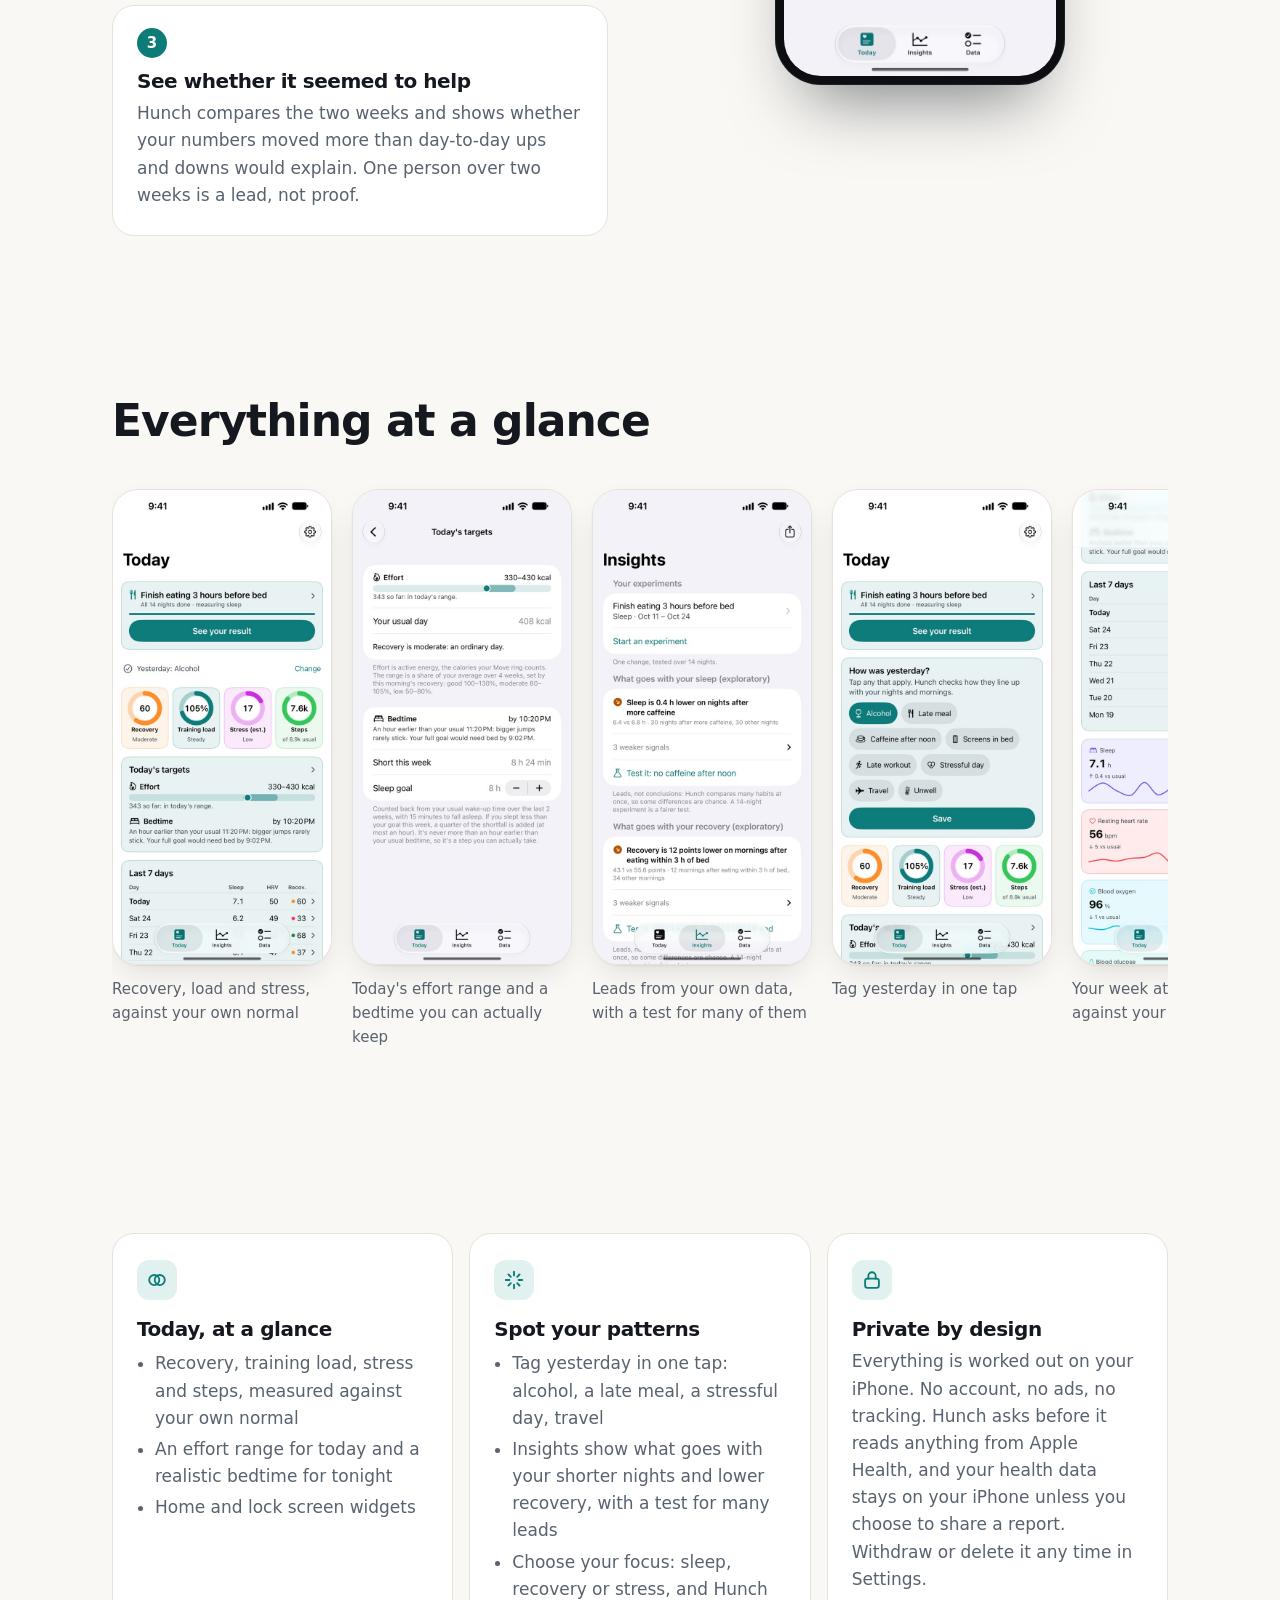
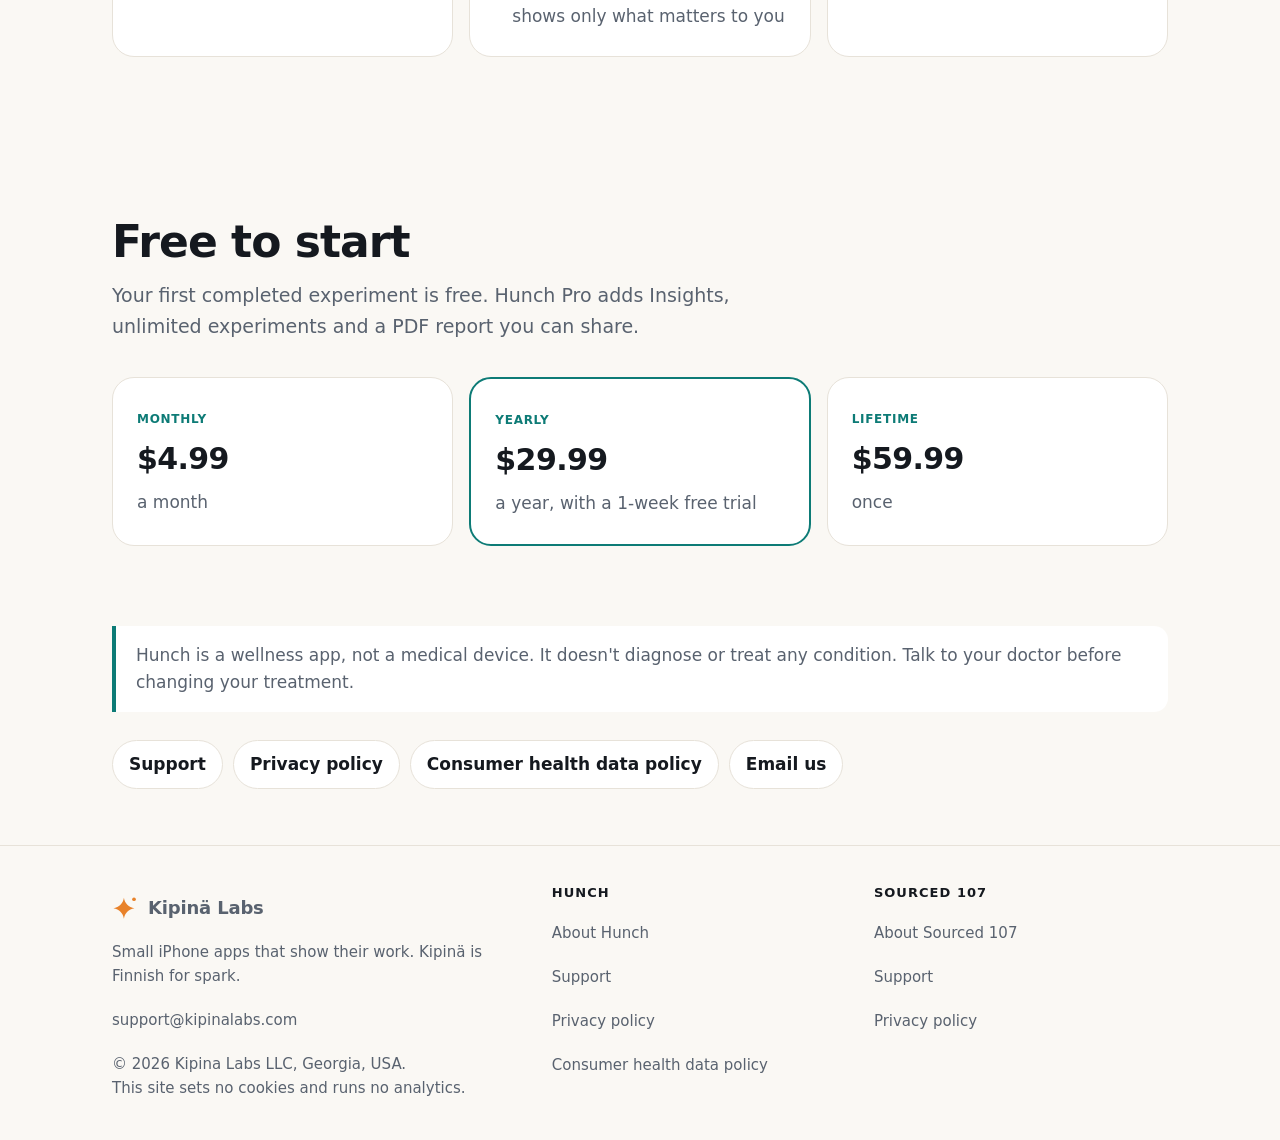
==== commit 73962f05: "Publish site 2026-10-27" ====
--- a/hunch/index.html
+++ b/hunch/index.html
@@ -77,7 +77,7 @@
 </section>
 
 <section class="wrap section">
-  <div class="section-head"><h2>Free to start</h2><p>Your first completed experiment is free. Hunch Pro adds Insights, unlimited experiments and a PDF health summary you can share with your doctor or coach.</p></div>
+  <div class="section-head"><h2>Free to start</h2><p>Your first completed experiment is free. Hunch Pro adds Insights, unlimited experiments and a PDF report you can share.</p></div>
   <div class="price">
     <div class="card"><span class="tag">Monthly</span><strong>$4.99</strong><p>a month</p></div>
     <div class="card featured"><span class="tag">Yearly</span><strong>$29.99</strong><p>a year, with a 1-week free trial</p></div>
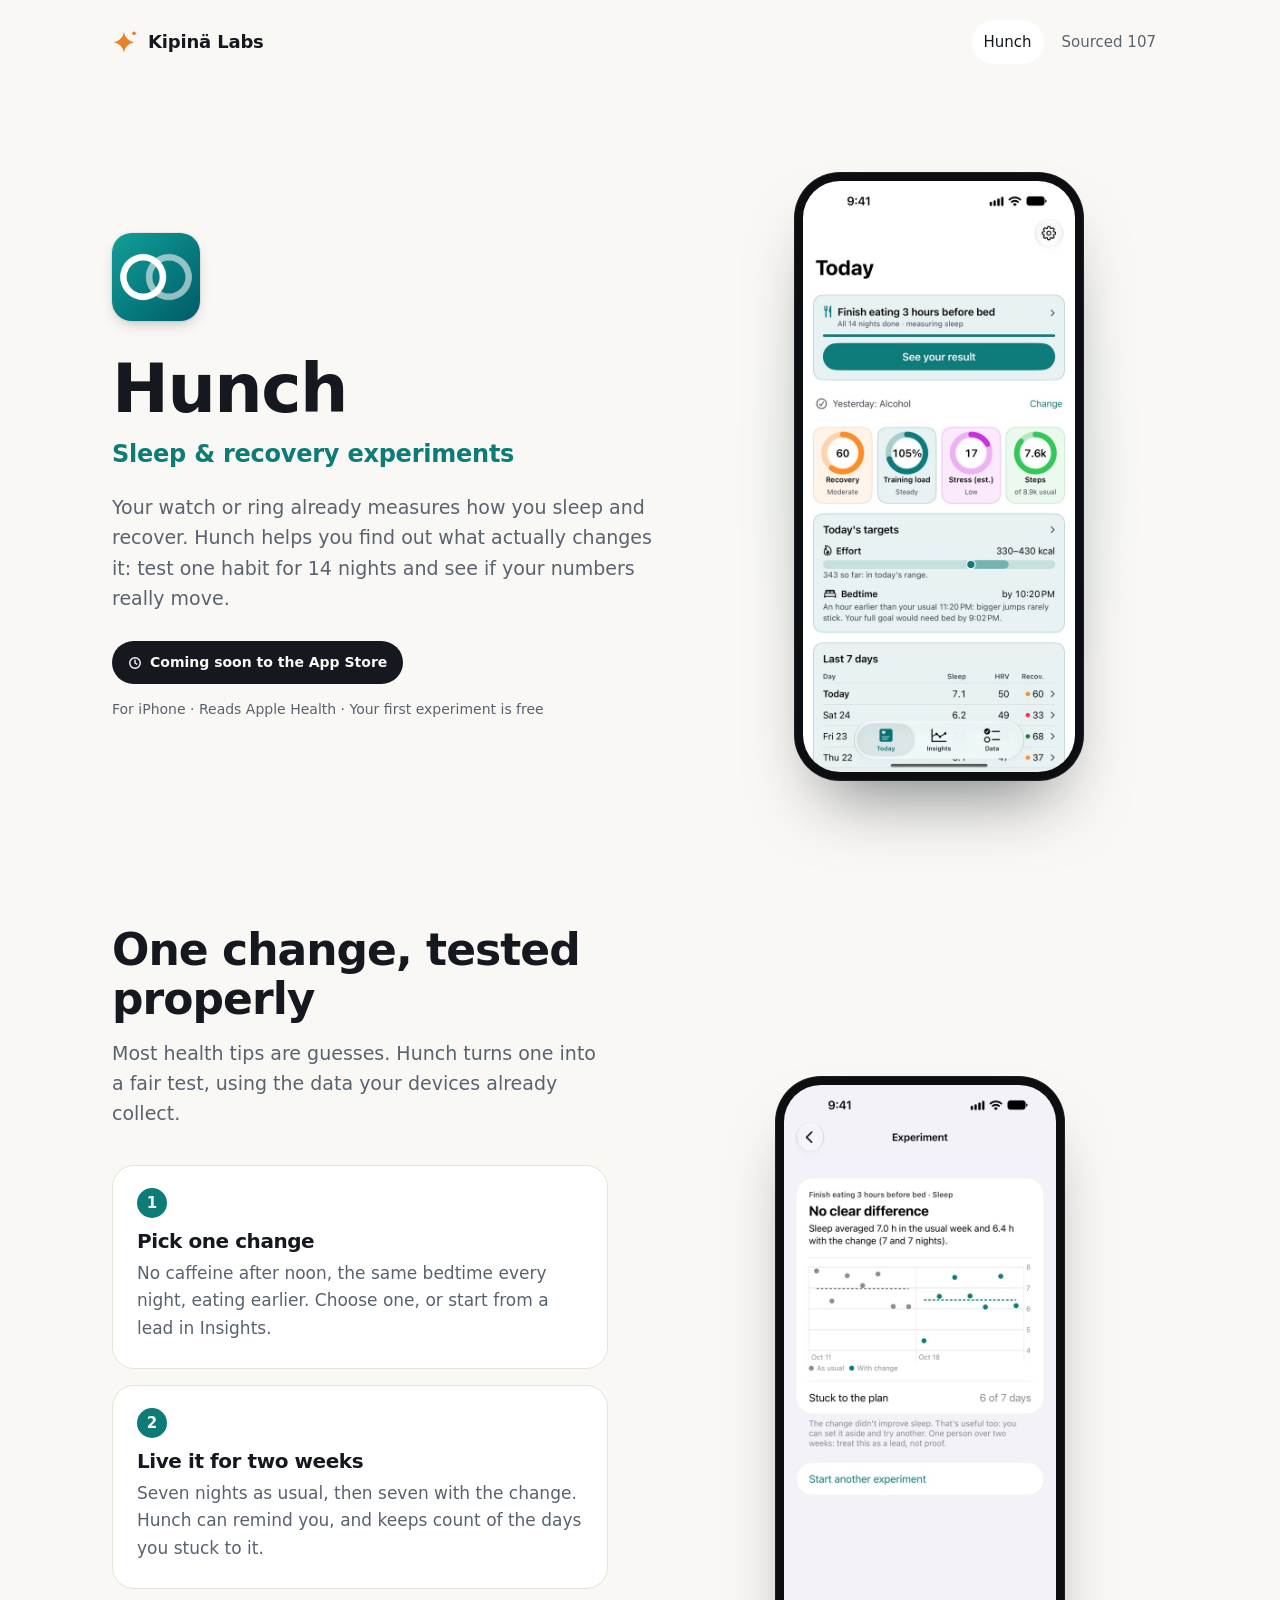
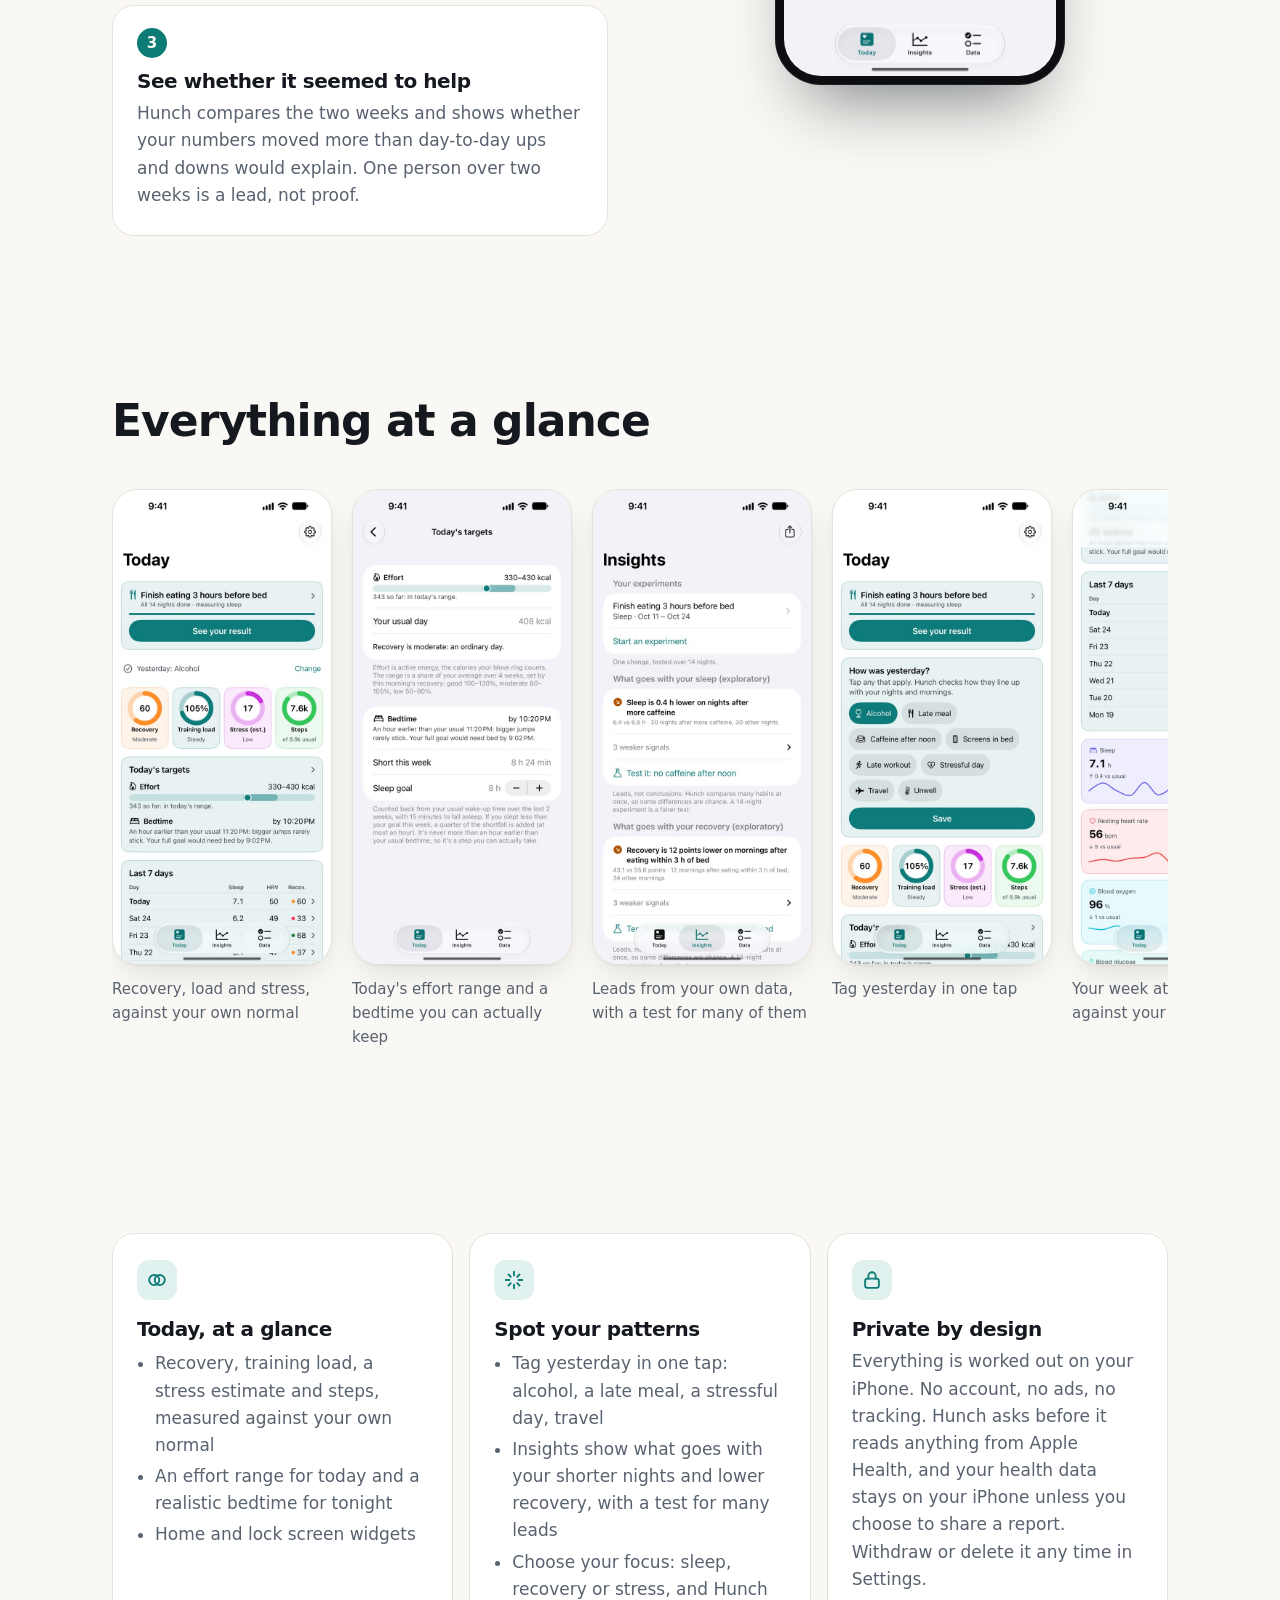
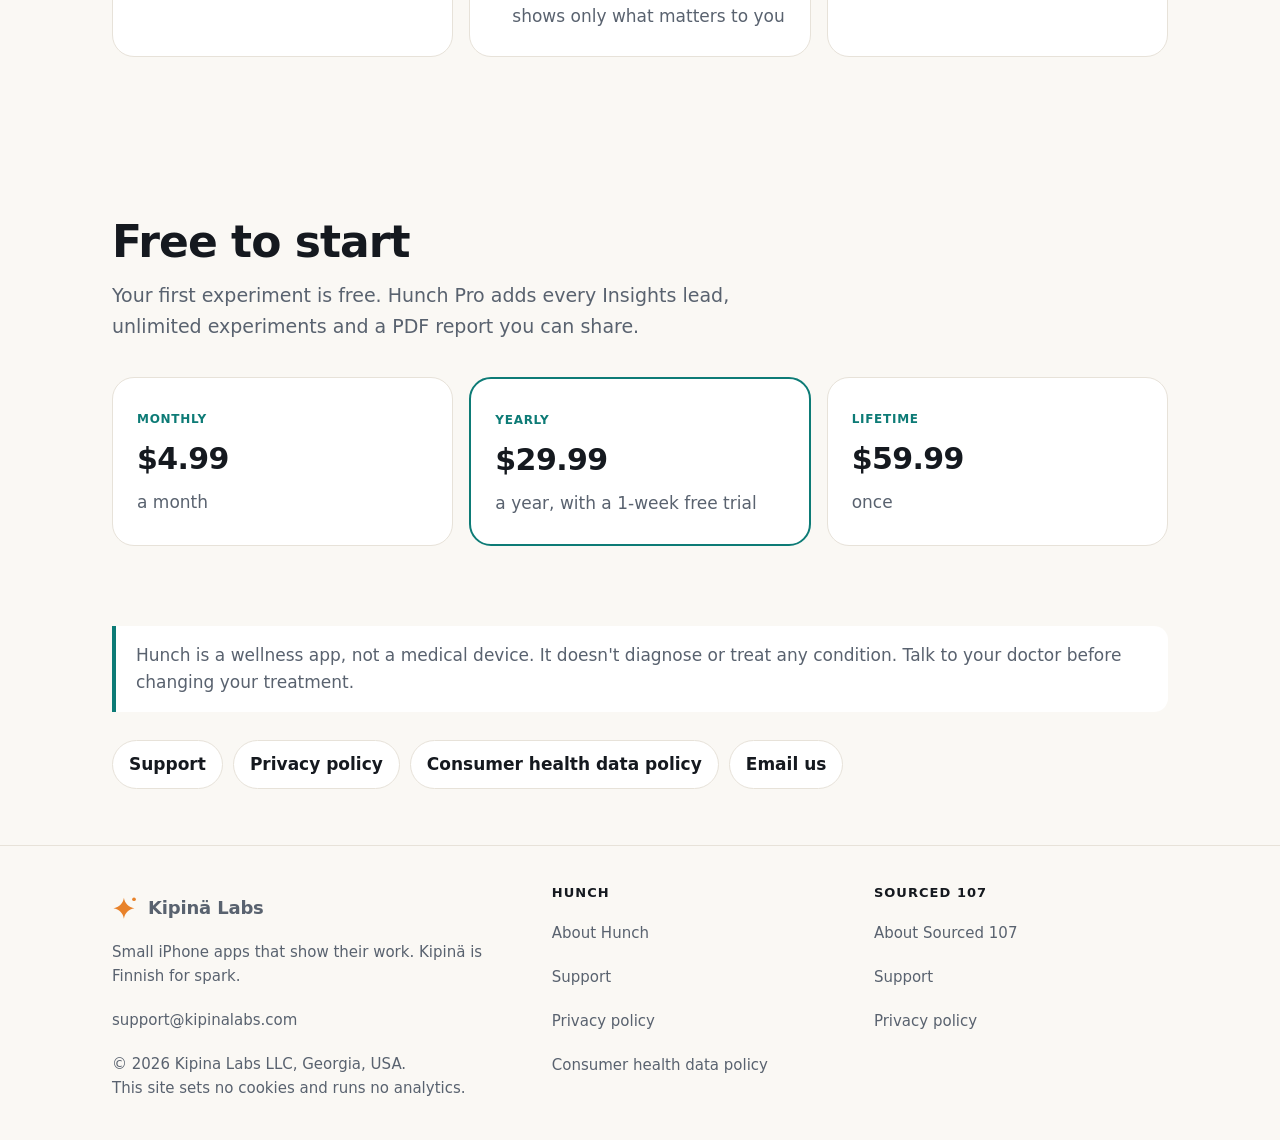
==== commit d12a1f67: "Publish site 2026-11-11" ====
--- a/hunch/index.html
+++ b/hunch/index.html
@@ -34,7 +34,7 @@
     <p class="sub">Sleep &amp; recovery experiments</p>
     <p class="lead">Your watch or ring already measures how you sleep and recover. Hunch helps you find out what actually changes it: test one habit for 14 nights and see if your numbers really move.</p>
     <div class="actions"><span class="soon"><svg viewBox="0 0 24 24" fill="none" stroke="currentColor" stroke-width="2.4" stroke-linecap="round" aria-hidden="true"><circle cx="12" cy="12" r="9"/><path d="M12 7v5l3 2"/></svg>Coming soon to the App Store</span></div>
-    <p class="fine">For iPhone · Reads Apple Health · Your first completed experiment is free</p>
+    <p class="fine">For iPhone · Reads Apple Health · Your first experiment is free</p>
   </div>
   <div class="hero-art"><div class="phone"><img src="/assets/hunch-01-today.jpg" alt="Hunch's Today screen with recovery, training load, stress and steps rings, and today's targets" width="600" height="1304"></div></div>
 </section>
@@ -45,7 +45,7 @@
       <div class="section-head"><h2>One change, tested properly</h2><p>Most health tips are guesses. Hunch turns one into a fair test, using the data your devices already collect.</p></div>
       <div class="steps" style="grid-template-columns: 1fr">
         <div class="card"><h3>Pick one change</h3><p>No caffeine after noon, the same bedtime every night, eating earlier. Choose one, or start from a lead in Insights.</p></div>
-        <div class="card"><h3>Live it for two weeks</h3><p>Seven nights as usual, then seven with the change. Hunch reminds you and keeps count of the days you stuck to it.</p></div>
+        <div class="card"><h3>Live it for two weeks</h3><p>Seven nights as usual, then seven with the change. Hunch can remind you, and keeps count of the days you stuck to it.</p></div>
         <div class="card"><h3>See whether it seemed to help</h3><p>Hunch compares the two weeks and shows whether your numbers moved more than day-to-day ups and downs would explain. One person over two weeks is a lead, not proof.</p></div>
       </div>
     </div>
@@ -70,14 +70,14 @@
 
 <section class="wrap section">
   <div class="cards">
-    <div class="card"><div class="glyph"><svg viewBox="0 0 24 24" fill="none" stroke="currentColor" stroke-width="2" aria-hidden="true"><circle cx="9" cy="12" r="5.5"/><circle cx="15" cy="12" r="5.5"/></svg></div><h3>Today, at a glance</h3><ul><li>Recovery, training load, stress and steps, measured against your own normal</li><li>An effort range for today and a realistic bedtime for tonight</li><li>Home and lock screen widgets</li></ul></div>
+    <div class="card"><div class="glyph"><svg viewBox="0 0 24 24" fill="none" stroke="currentColor" stroke-width="2" aria-hidden="true"><circle cx="9" cy="12" r="5.5"/><circle cx="15" cy="12" r="5.5"/></svg></div><h3>Today, at a glance</h3><ul><li>Recovery, training load, a stress estimate and steps, measured against your own normal</li><li>An effort range for today and a realistic bedtime for tonight</li><li>Home and lock screen widgets</li></ul></div>
     <div class="card"><div class="glyph"><svg viewBox="0 0 24 24" fill="none" stroke="currentColor" stroke-width="2" stroke-linecap="round" stroke-linejoin="round" aria-hidden="true"><path d="M12 3v4M12 17v4M3 12h4M17 12h4M6 6l2.5 2.5M15.5 15.5 18 18M6 18l2.5-2.5M15.5 8.5 18 6"/></svg></div><h3>Spot your patterns</h3><ul><li>Tag yesterday in one tap: alcohol, a late meal, a stressful day, travel</li><li>Insights show what goes with your shorter nights and lower recovery, with a test for many leads</li><li>Choose your focus: sleep, recovery or stress, and Hunch shows only what matters to you</li></ul></div>
     <div class="card"><div class="glyph"><svg viewBox="0 0 24 24" fill="none" stroke="currentColor" stroke-width="2" stroke-linecap="round" stroke-linejoin="round" aria-hidden="true"><rect x="4.5" y="10.5" width="15" height="10" rx="2.5"/><path d="M8 10.5V7.5a4 4 0 0 1 8 0v3"/></svg></div><h3>Private by design</h3><p>Everything is worked out on your iPhone. No account, no ads, no tracking. Hunch asks before it reads anything from Apple Health, and your health data stays on your iPhone unless you choose to share a report. Withdraw or delete it any time in Settings.</p></div>
   </div>
 </section>
 
 <section class="wrap section">
-  <div class="section-head"><h2>Free to start</h2><p>Your first completed experiment is free. Hunch Pro adds Insights, unlimited experiments and a PDF report you can share.</p></div>
+  <div class="section-head"><h2>Free to start</h2><p>Your first experiment is free. Hunch Pro adds every Insights lead, unlimited experiments and a PDF report you can share.</p></div>
   <div class="price">
     <div class="card"><span class="tag">Monthly</span><strong>$4.99</strong><p>a month</p></div>
     <div class="card featured"><span class="tag">Yearly</span><strong>$29.99</strong><p>a year, with a 1-week free trial</p></div>
--- a/style.css
+++ b/style.css
@@ -15,6 +15,11 @@
   --s107-soft: #e4edf9;
   --shadow: 0 1px 2px rgba(21, 25, 31, .05), 0 12px 32px -12px rgba(21, 25, 31, .18);
   --radius: 22px;
+  --ok: #0a6129;
+  --ok-soft: #e6f1e9;
+  --bad: #a3161d;
+  --bad-soft: #fbe6e6;
+  --mono: ui-monospace, "SF Mono", Menlo, Consolas, monospace;
   color-scheme: light dark;
 }
 
@@ -33,6 +38,10 @@
     --s107: #74abee;
     --s107-soft: #142439;
     --shadow: 0 1px 2px rgba(0, 0, 0, .4), 0 16px 40px -16px rgba(0, 0, 0, .7);
+    --ok: #7fd69a;
+    --ok-soft: #13301d;
+    --bad: #f29a9e;
+    --bad-soft: #3a1517;
   }
 }
 
@@ -272,6 +281,77 @@
 .meta { color: var(--muted); font-size: 15px; margin: 0 0 28px; }
 .summary { background: var(--surface); border: 1px solid var(--line); border-radius: 16px; padding: 18px 20px; }
 
+/* METAR decoder (sourced107/metar-decoder) */
+
+code { font-family: var(--mono); font-size: .92em; }
+.tool-hero { padding-top: 16px; padding-bottom: 8px; }
+.tool-hero > form, .tool-hero > .result { max-width: 880px; }
+.tool-hero .crumb { display: inline-flex; align-items: center; gap: 10px; min-height: 44px; font-weight: 600; text-decoration: none; color: var(--muted); margin-bottom: 18px; }
+.tool-hero .crumb img { width: 32px; height: 32px; border-radius: 22.5%; }
+.tool-hero h1 { font-size: clamp(38px, 6vw, 60px); font-weight: 800; }
+.tool-hero .lead { font-size: 19px; color: var(--muted); max-width: 36em; margin: 14px 0 28px; }
+
+.decoder { background: var(--surface); border: 1px solid var(--line); border-radius: var(--radius); padding: 20px; box-shadow: var(--shadow); }
+.decoder label { display: block; font-weight: 600; font-size: 15px; margin-bottom: 8px; }
+.decoder textarea { display: block; width: 100%; font: 16px/1.5 var(--mono); color: var(--ink); background: var(--bg); border: 1px solid var(--line); border-radius: 14px; padding: 12px 14px; resize: vertical; }
+.decoder-actions { display: flex; flex-wrap: wrap; align-items: center; gap: 10px 14px; margin-top: 14px; }
+.decoder button { font: inherit; cursor: pointer; }
+.decoder button[type=submit] { min-height: 44px; padding: 0 24px; border: 0; border-radius: 999px; background: var(--accent); color: var(--bg); font-weight: 600; }
+.examples { display: flex; flex-wrap: wrap; align-items: center; gap: 8px; }
+.examples > span { color: var(--muted); font-size: 15px; }
+.chip { min-height: 44px; padding: 0 14px; border-radius: 999px; border: 1px solid var(--line); background: var(--bg); color: var(--ink); font-size: 15px; }
+.chip:hover { border-color: var(--accent); }
+
+.result { display: grid; gap: 16px; margin-top: 24px; }
+.result:empty { display: none; }
+.error { margin: 0; padding: 14px 18px; border-radius: 14px; background: var(--bad-soft); color: var(--bad); font-weight: 600; }
+.glance { background: var(--surface); border: 1px solid var(--line); border-radius: var(--radius); padding: 22px 20px; }
+.glance-station { margin: 0 0 12px; color: var(--muted); font-size: 15px; font-weight: 600; }
+.glance-cat { display: flex; align-items: center; gap: 16px; }
+.glance-cat p { margin: 0; }
+.cat { flex: none; display: inline-grid; place-items: center; min-width: 64px; height: 40px; padding: 0 10px; border-radius: 10px; color: #fff; font-weight: 800; font-size: 17px; letter-spacing: .02em; }
+.glance-cat .cat { min-width: 76px; height: 52px; font-size: 21px; border-radius: 14px; }
+.cat-vfr { background: #1f7a3d; }
+.cat-mvfr { background: #1d5fae; }
+.cat-ifr { background: #c0262d; }
+.cat-lifr { background: #9b2a9e; }
+.strip { list-style: none; margin: 0; padding: 0; display: flex; flex-wrap: wrap; gap: 10px 8px; }
+.strip li { display: grid; justify-items: center; gap: 4px; font-size: 13px; color: var(--muted); font-weight: 600; }
+.checks107 { list-style: none; margin: 18px 0 0; padding: 18px 0 0; border-top: 1px solid var(--line); display: grid; gap: 12px; }
+.checks107 li { display: flex; align-items: flex-start; gap: 12px; }
+.checks107 .mark { flex: none; min-width: 64px; text-align: center; font-size: 13px; font-weight: 700; padding: 3px 10px; border-radius: 999px; }
+.checks107 .ok .mark { background: var(--ok-soft); color: var(--ok); }
+.checks107 .no .mark { background: var(--bad-soft); color: var(--bad); }
+.checks107 small { color: var(--muted); font-size: 13px; white-space: nowrap; }
+
+.decoded { margin: 0; background: var(--surface); border: 1px solid var(--line); border-radius: var(--radius); padding: 6px 20px; }
+.decoded .row { display: grid; gap: 2px 20px; padding: 12px 0; }
+.decoded .row + .row { border-top: 1px solid var(--line); }
+@media (min-width: 640px) { .decoded .row { grid-template-columns: 180px 1fr; } }
+.decoded dt code { font-weight: 600; color: var(--accent); overflow-wrap: anywhere; }
+.decoded dd { margin: 0; }
+.decoded dd b { display: block; font-size: 14px; color: var(--muted); font-weight: 600; }
+.decoded .unknown dt code { color: var(--bad); }
+
+.periods { list-style: none; margin: 0; padding: 0; display: grid; gap: 12px; }
+.period details { background: var(--surface); border: 1px solid var(--line); border-radius: var(--radius); }
+.period summary { display: flex; align-items: center; gap: 14px; padding: 16px 20px; cursor: pointer; list-style: none; }
+.period summary::-webkit-details-marker { display: none; }
+.period-title b { display: block; }
+.period-title span { color: var(--muted); font-size: 15px; }
+.period-code { margin: 0 20px; font: 600 15px var(--mono); color: var(--muted); }
+.period .decoded { border: 0; border-top: 1px solid var(--line); border-radius: 0 0 var(--radius) var(--radius); margin-top: 10px; }
+
+.read-order { list-style: none; margin: 0; padding: 0; display: grid; gap: 0; max-width: 880px; background: var(--surface); border: 1px solid var(--line); border-radius: var(--radius); padding: 6px 20px; }
+.read-order li { display: grid; gap: 4px 20px; padding: 14px 0; }
+.read-order li + li { border-top: 1px solid var(--line); }
+@media (min-width: 640px) { .read-order li { grid-template-columns: 180px 1fr; } }
+.read-order li > code { font-weight: 600; color: var(--accent); }
+.read-order span { color: var(--muted); }
+.read-order b { color: var(--ink); }
+.card .fine { font-size: 14px; margin-top: 12px; }
+.card.cta .more { margin-top: 10px; }
+
 /* Footer */
 
 .site-footer { border-top: 1px solid var(--line); margin-top: 56px; padding: 40px 0 calc(40px + env(safe-area-inset-bottom)); color: var(--muted); font-size: 15px; }
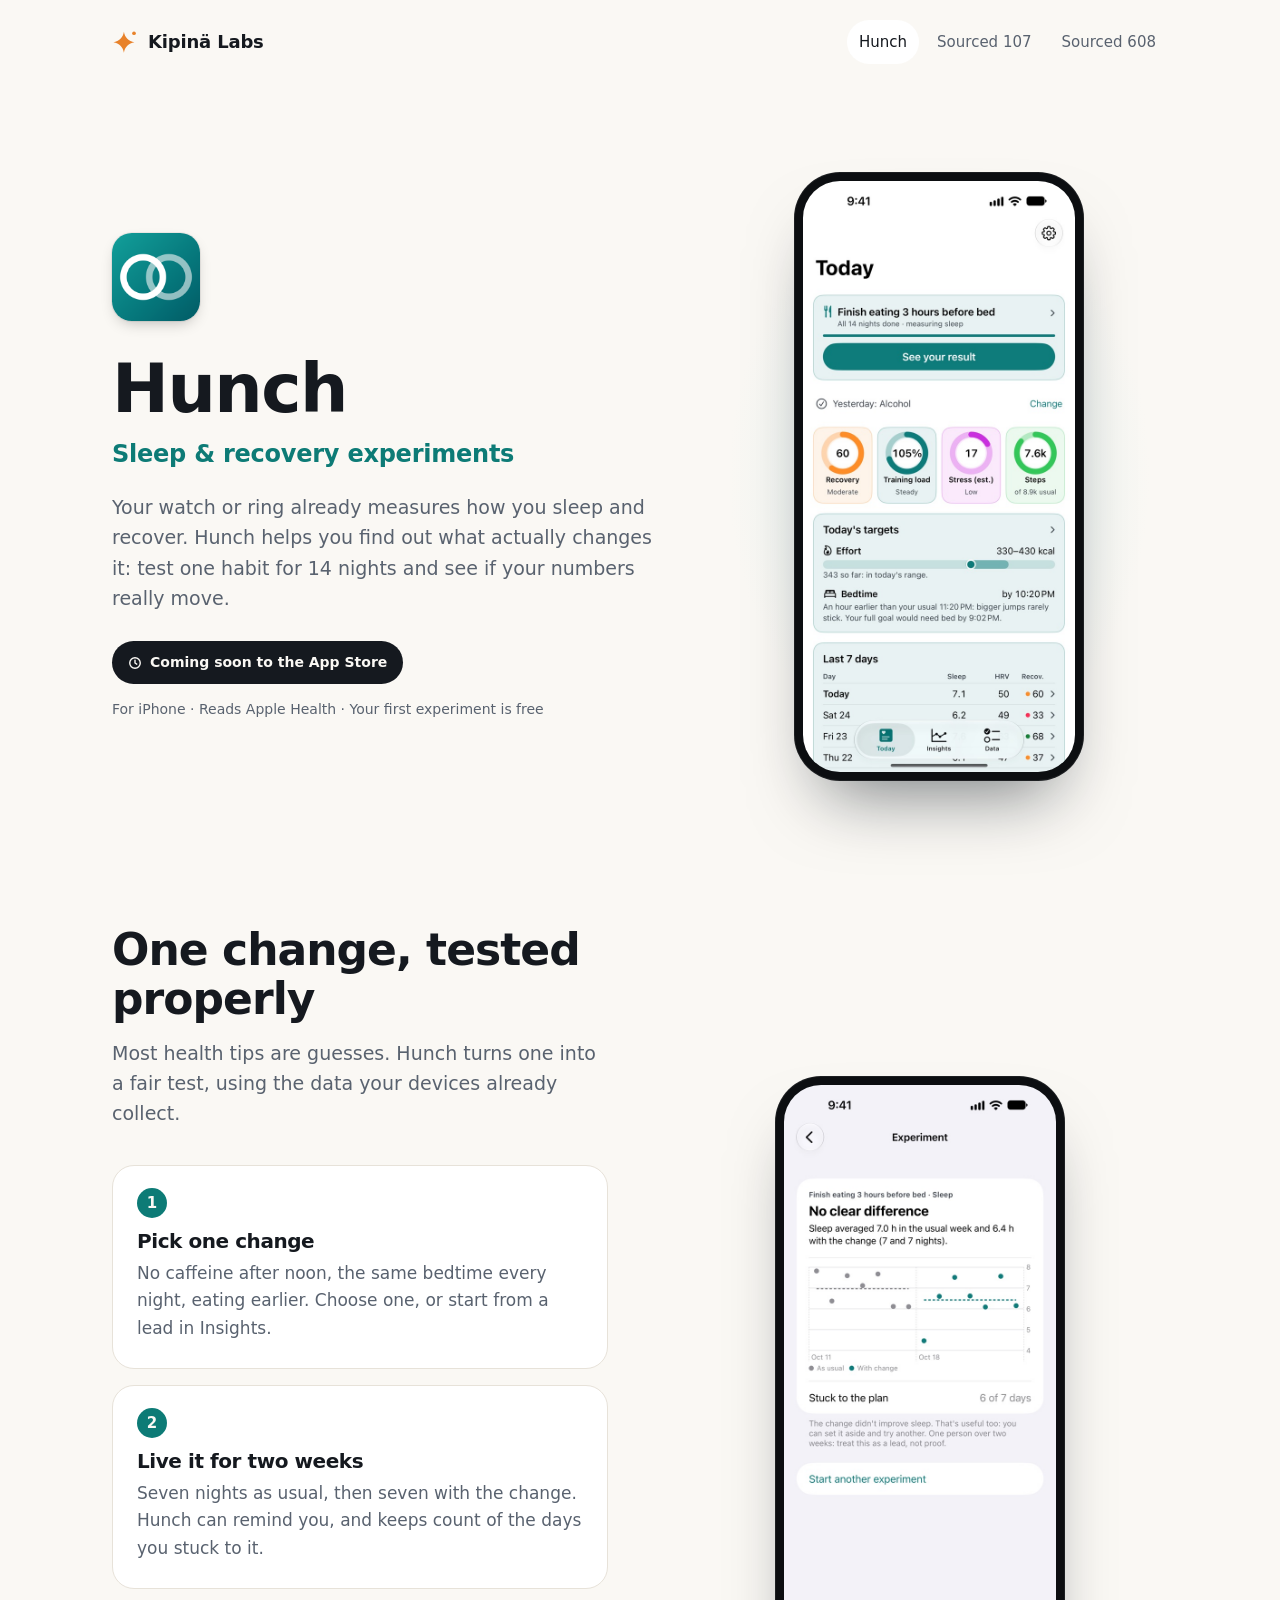
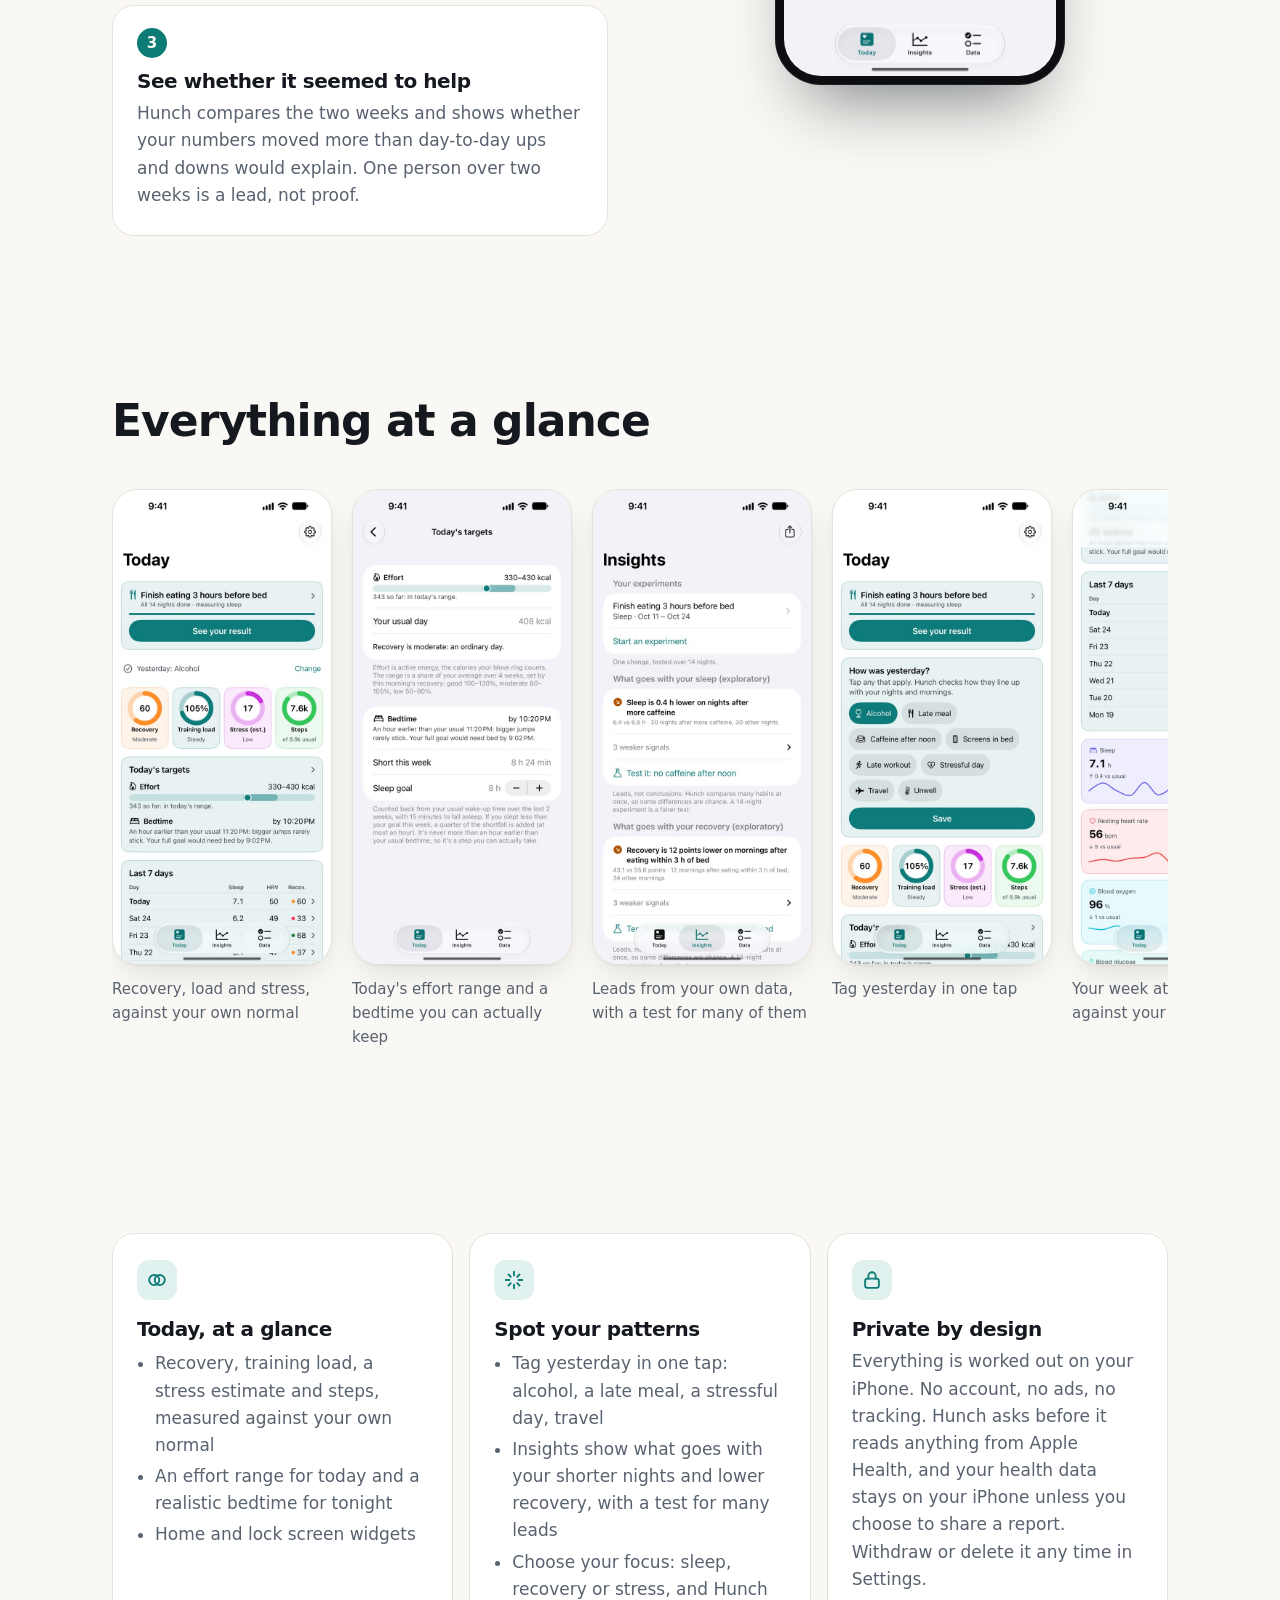
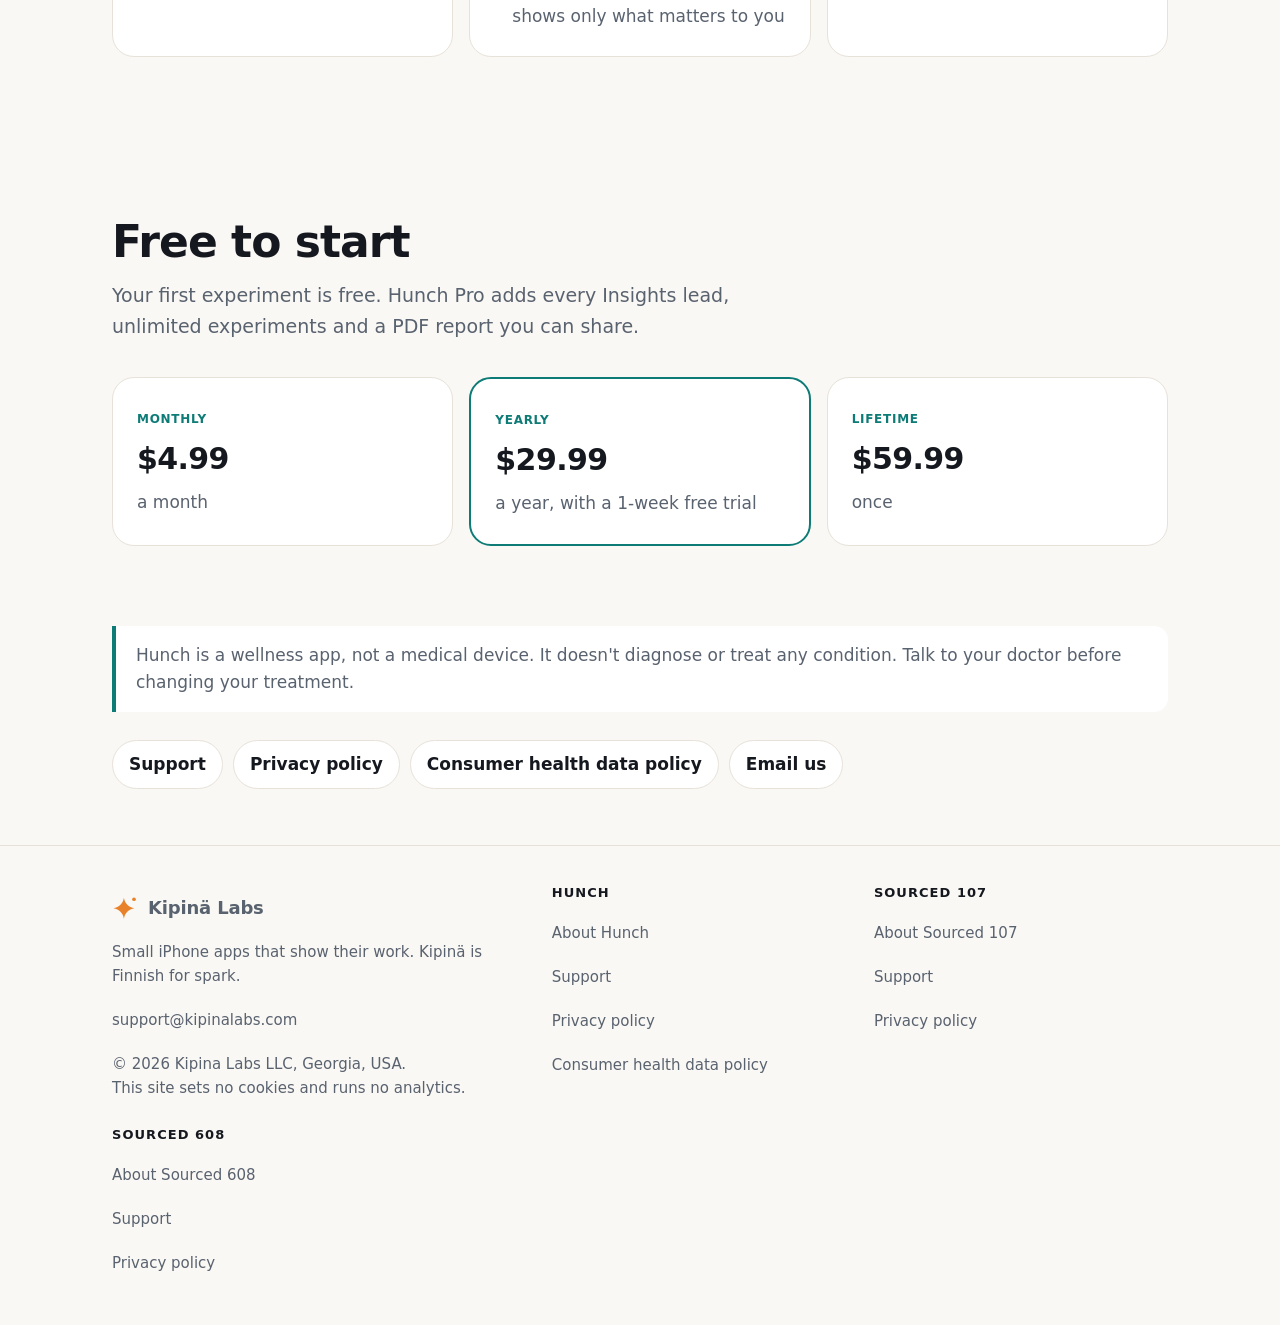
==== commit 03e45b84: "Publish site 2026-11-14" ====
--- a/hunch/index.html
+++ b/hunch/index.html
@@ -23,7 +23,7 @@
 <header class="site-header">
   <div class="wrap">
     <a class="brand" href="/"><svg viewBox="0 0 24 24" aria-hidden="true"><path fill="#e8822a" d="M11 2.5c.8 5.3 4.4 8.9 9.7 9.7-5.3.8-8.9 4.4-9.7 9.7-.8-5.3-4.4-8.9-9.7-9.7 5.3-.8 8.9-4.4 9.7-9.7z"/><circle cx="20.3" cy="3.9" r="1.7" fill="#e8822a"/></svg>Kipinä Labs</a>
-    <nav class="site-nav" aria-label="Apps"><a href="/hunch/" aria-current="page">Hunch</a><a href="/sourced107/">Sourced 107</a></nav>
+    <nav class="site-nav" aria-label="Apps"><a href="/hunch/" aria-current="page">Hunch</a><a href="/sourced107/">Sourced 107</a><a href="/sourced608/">Sourced 608</a></nav>
   </div>
 </header>
 <main id="main" class="app-page hunch">
@@ -106,6 +106,10 @@
       <h2>Sourced 107</h2>
       <ul><li><a href="/sourced107/">About Sourced 107</a></li><li><a href="/sourced107/support.html">Support</a></li><li><a href="/sourced107/privacy.html">Privacy policy</a></li></ul>
     </div>
+    <div>
+      <h2>Sourced 608</h2>
+      <ul><li><a href="/sourced608/">About Sourced 608</a></li><li><a href="/sourced608/support.html">Support</a></li><li><a href="/sourced608/privacy.html">Privacy policy</a></li></ul>
+    </div>
   </div>
 </footer>
 </body>
--- a/style.css
+++ b/style.css
@@ -13,6 +13,8 @@
   --hunch-soft: #e1f1ef;
   --s107: #1d5fae;
   --s107-soft: #e4edf9;
+  --s608: #8a5a00;
+  --s608-soft: #f6ecd6;
   --shadow: 0 1px 2px rgba(21, 25, 31, .05), 0 12px 32px -12px rgba(21, 25, 31, .18);
   --radius: 22px;
   --ok: #0a6129;
@@ -37,6 +39,8 @@
     --hunch-soft: #0f2c2a;
     --s107: #74abee;
     --s107-soft: #142439;
+    --s608: #f2c46b;
+    --s608-soft: #2b2210;
     --shadow: 0 1px 2px rgba(0, 0, 0, .4), 0 16px 40px -16px rgba(0, 0, 0, .7);
     --ok: #7fd69a;
     --ok-soft: #13301d;
@@ -201,7 +205,7 @@
 .section-head p { color: var(--muted); font-size: 19px; margin: 14px 0 0; }
 
 .cards { display: grid; gap: 16px; }
-@media (min-width: 720px) { .cards { grid-template-columns: repeat(3, 1fr); } }
+@media (min-width: 900px) { .cards { grid-template-columns: repeat(3, 1fr); } }   /* under 900 three columns squeeze to ~200px */
 @media (min-width: 720px) { .cards.two { grid-template-columns: repeat(2, 1fr); } }
 .card { background: var(--surface); border: 1px solid var(--line); border-radius: var(--radius); padding: 26px 24px; }
 .card h3 { font-size: 20px; margin-bottom: 8px; }
@@ -215,6 +219,7 @@
 
 .app-page.hunch { --accent: var(--hunch); --tint: var(--hunch-soft); }
 .app-page.s107 { --accent: var(--s107); --tint: var(--s107-soft); }
+.app-page.s608 { --accent: var(--s608); --tint: var(--s608-soft); }
 
 .app-hero { display: grid; gap: 40px; padding-top: 32px; padding-bottom: 24px; align-items: center; }
 @media (min-width: 880px) { .app-hero { grid-template-columns: 1.1fr .9fr; padding-top: 64px; padding-bottom: 40px; } }
@@ -352,6 +357,21 @@
 .card .fine { font-size: 14px; margin-top: 12px; }
 .card.cta .more { margin-top: 10px; }
 
+/* Comparison page (sourced107/part-107-apps-compared) */
+
+.prose.prose-wide { max-width: 960px; }
+.prose .fine { font-size: 14px; color: var(--muted); }
+.table-scroll { overflow-x: auto; margin: 8px 0 12px; border: 1px solid var(--line); border-radius: 16px; background: var(--surface); }
+.compare { width: 100%; min-width: 640px; border-collapse: collapse; font-size: 15px; }
+.compare caption { text-align: left; padding: 14px 16px 4px; font-weight: 600; color: var(--muted); font-size: 14px; }
+.compare th, .compare td { text-align: left; vertical-align: top; padding: 12px 16px; border-top: 1px solid var(--line); }
+.compare thead th { font-size: 13px; text-transform: uppercase; letter-spacing: .06em; color: var(--muted); }
+.compare tbody th { font-weight: 600; }
+.compare tbody th a { color: var(--ink); }
+.compare .by { display: block; font-weight: 400; font-size: 13px; color: var(--muted); }
+.compare tr.ours { background: var(--tint); }
+.compare tr.ours th { color: var(--accent); }
+
 /* Footer */
 
 .site-footer { border-top: 1px solid var(--line); margin-top: 56px; padding: 40px 0 calc(40px + env(safe-area-inset-bottom)); color: var(--muted); font-size: 15px; }
